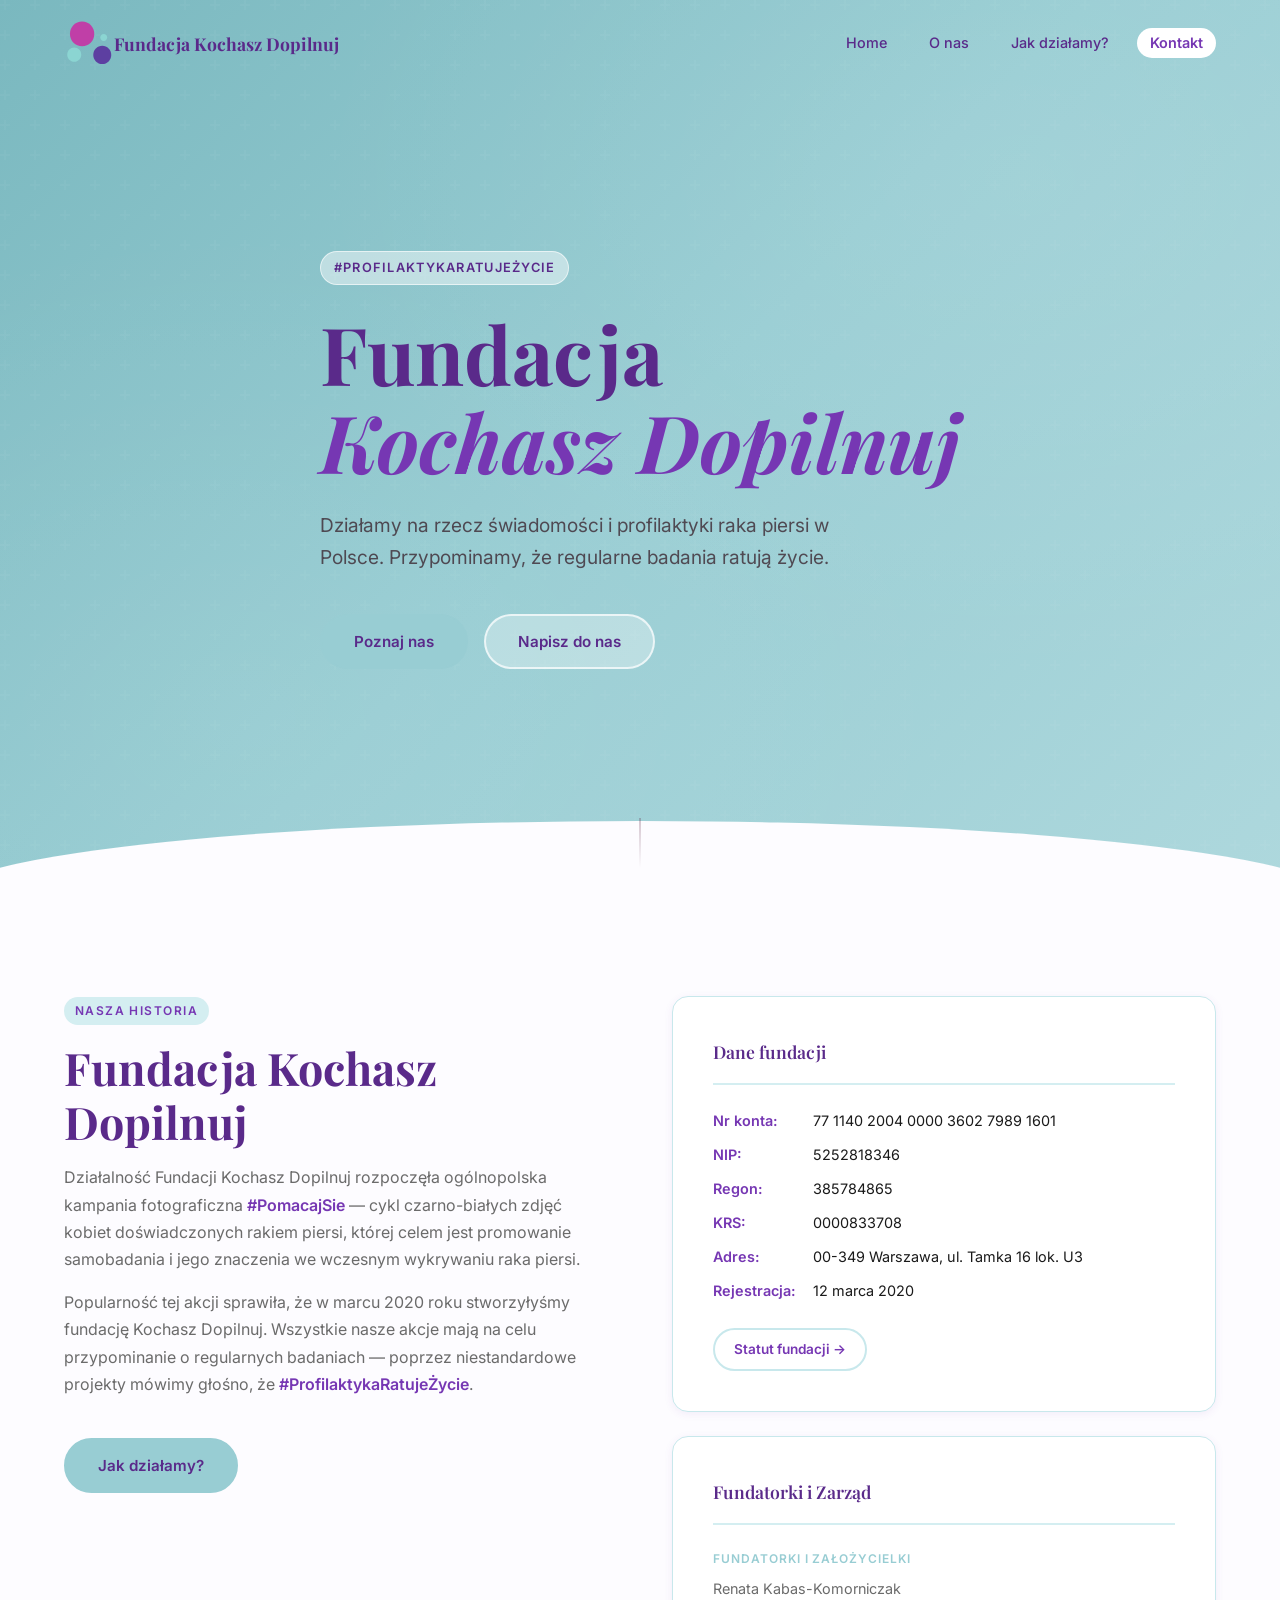
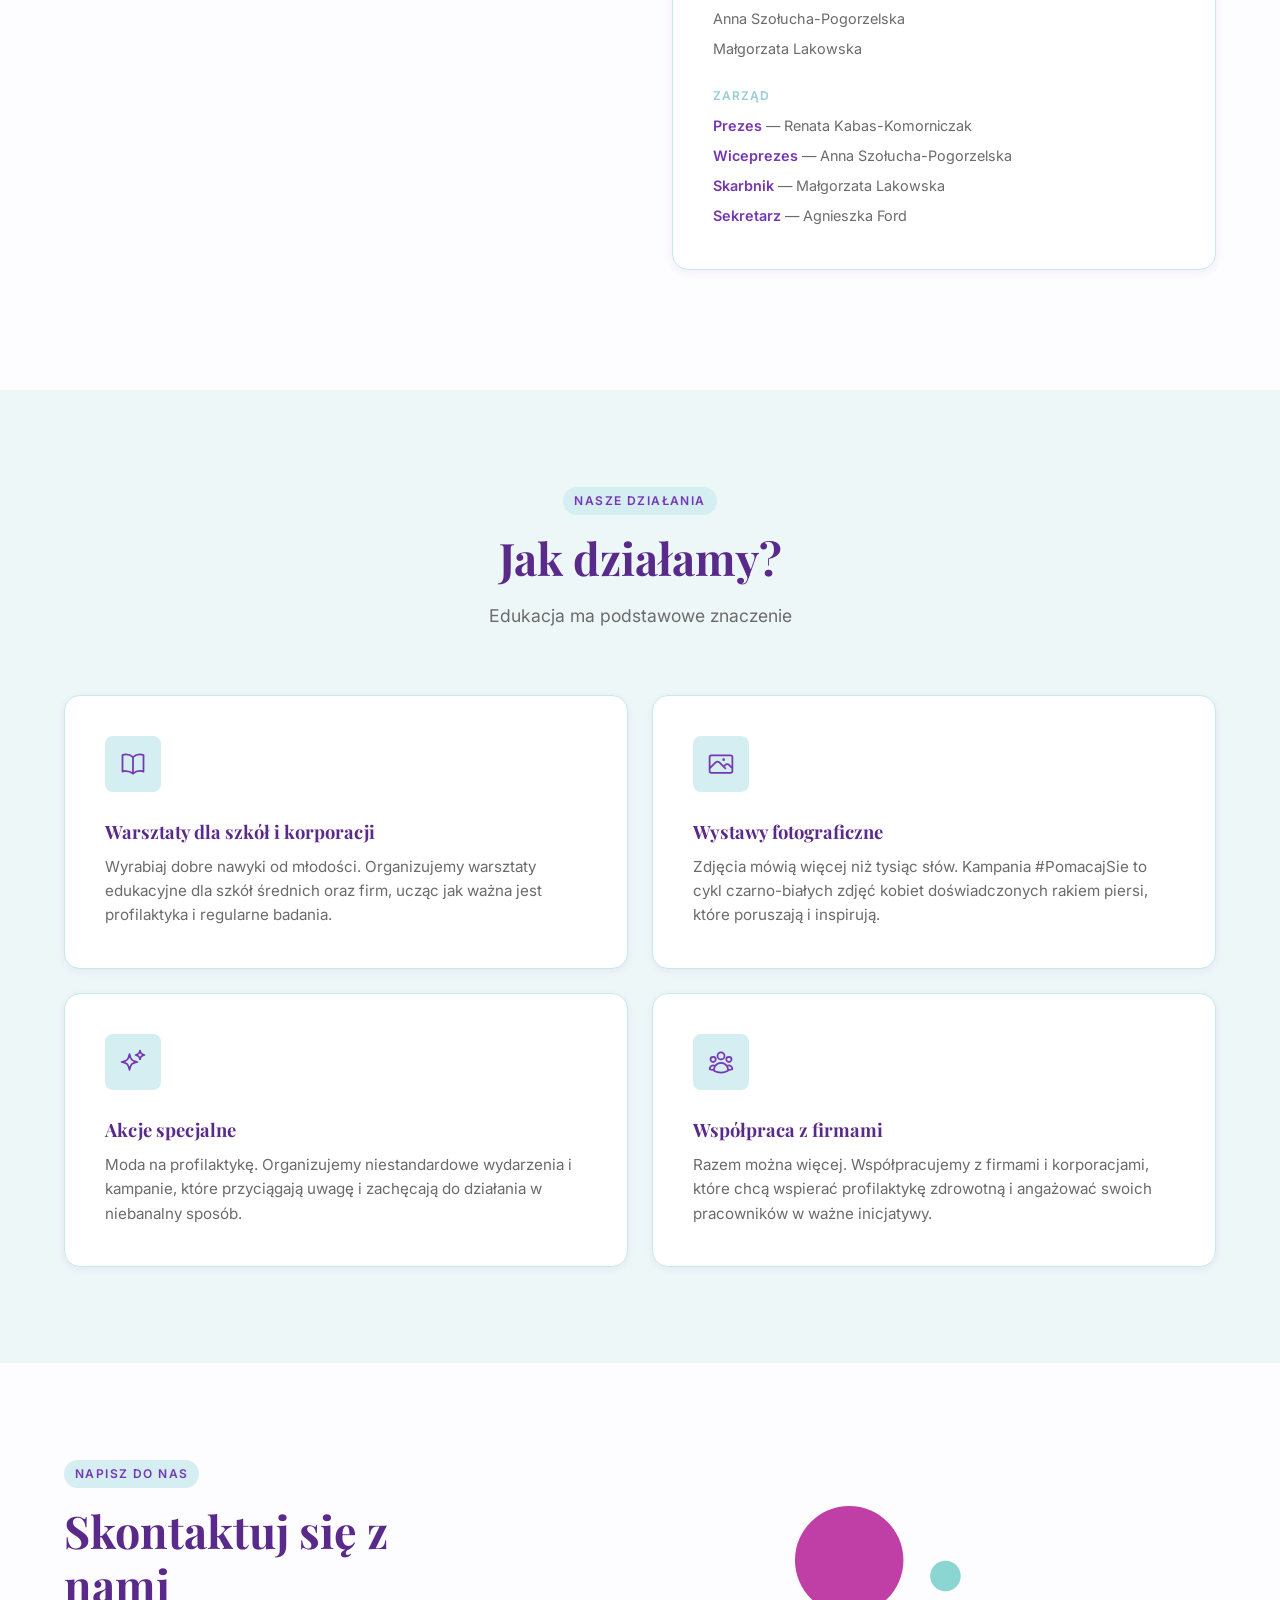
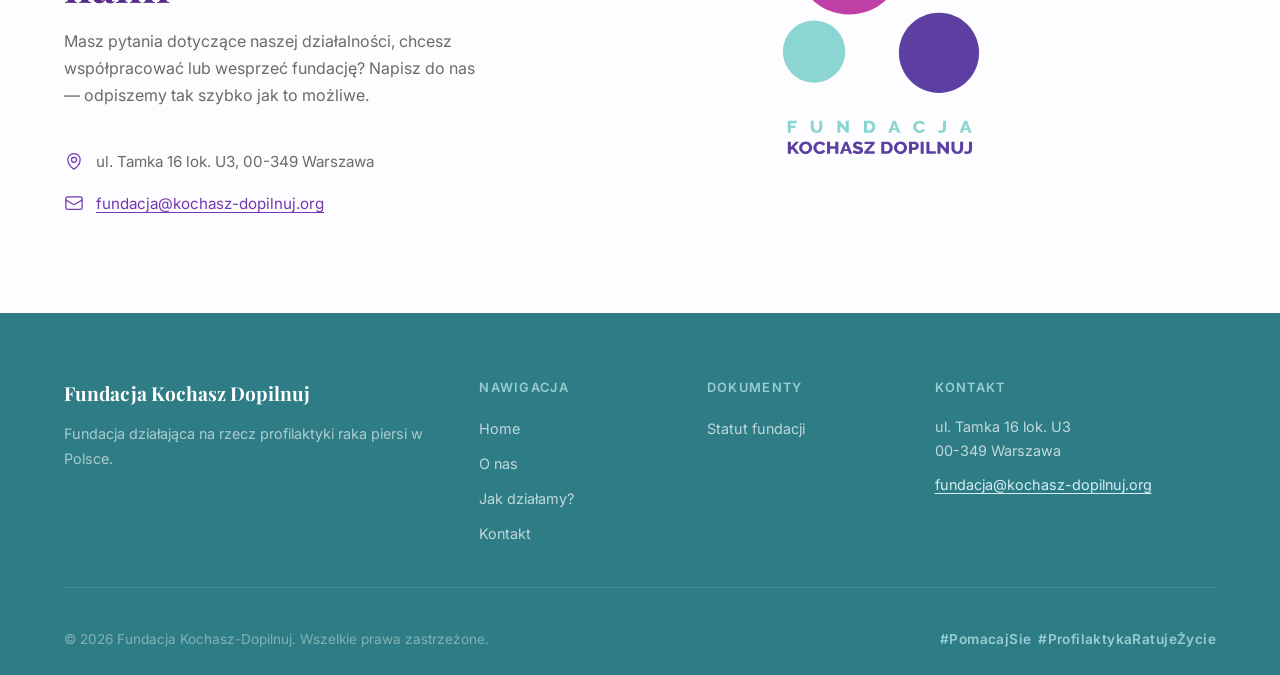
==== index.html @ ff8b6d2c "Init commit" ====
<!DOCTYPE html>
<html lang="pl">
<head>
  <meta charset="UTF-8" />
  <meta name="viewport" content="width=device-width, initial-scale=1.0" />
  <title>Fundacja Kochasz Dopilnuj</title>
  <link rel="stylesheet" href="styles.css" />
  <link rel="preconnect" href="https://fonts.googleapis.com" />
  <link rel="preconnect" href="https://fonts.gstatic.com" crossorigin />
  <link href="https://fonts.googleapis.com/css2?family=Playfair+Display:ital,wght@0,400;0,600;0,700;1,400&family=Inter:wght@300;400;500;600&display=swap" rel="stylesheet" />
</head>
<body>

  <!-- NAWIGACJA -->
  <header class="header" id="top">
    <nav class="nav container">
      <a href="#top" class="nav__logo">
        <img src="LOGO-IKONA.svg" alt="Fundacja Kochasz Dopilnuj" class="nav__logo-img" />
        <span class="nav__logo-name">Fundacja Kochasz Dopilnuj</span>
      </a>
      <button class="nav__toggle" id="navToggle" aria-label="Menu">
        <span></span><span></span><span></span>
      </button>
      <ul class="nav__links" id="navLinks">
        <li><a href="#top" class="nav__link">Home</a></li>
        <li><a href="#o-nas" class="nav__link">O nas</a></li>
        <li><a href="#jak-dzialamy" class="nav__link">Jak działamy?</a></li>
        <li><a href="#kontakt" class="nav__link nav__link--cta">Kontakt</a></li>
      </ul>
    </nav>
  </header>

  <!-- HERO -->
  <section class="hero">
    <div class="hero__overlay"></div>
    <div class="hero__content container">
      <span class="hero__tag">#ProfilaktykaRatujeŻycie</span>
      <h1 class="hero__title">Fundacja<br /><em>Kochasz Dopilnuj</em></h1>
      <p class="hero__subtitle">
        Działamy na rzecz świadomości i profilaktyki raka piersi w Polsce.
        Przypominamy, że regularne badania ratują życie.
      </p>
      <div class="hero__actions">
        <a href="#o-nas" class="btn btn--primary">Poznaj nas</a>
        <a href="#kontakt" class="btn btn--outline">Napisz do nas</a>
      </div>
    </div>
    <div class="hero__scroll">
      <span></span>
    </div>
  </section>

  <!-- O NAS -->
  <section class="section about" id="o-nas">
    <div class="container">
      <div class="about__grid">
        <div class="about__text">
          <span class="section__tag">Nasza historia</span>
          <h2 class="section__title">Fundacja Kochasz Dopilnuj</h2>
          <p>
            Działalność Fundacji Kochasz Dopilnuj rozpoczęła ogólnopolska kampania fotograficzna
            <strong>#PomacajSie</strong> — cykl czarno-białych zdjęć kobiet doświadczonych rakiem
            piersi, której celem jest promowanie samobadania i jego znaczenia we wczesnym wykrywaniu
            raka piersi.
          </p>
          <p>
            Popularność tej akcji sprawiła, że w marcu 2020 roku stworzyłyśmy fundację Kochasz
            Dopilnuj. Wszystkie nasze akcje mają na celu przypominanie o regularnych badaniach —
            poprzez niestandardowe projekty mówimy głośno, że
            <strong>#ProfilaktykaRatujeŻycie</strong>.
          </p>
          <a href="#jak-dzialamy" class="btn btn--primary">Jak działamy?</a>
        </div>
        <div class="about__info">
          <div class="info-card">
            <h3 class="info-card__title">Dane fundacji</h3>
            <ul class="info-card__list">
              <li>
                <span class="info-card__label">Nr konta:</span>
                <span>77 1140 2004 0000 3602 7989 1601</span>
              </li>
              <li>
                <span class="info-card__label">NIP:</span>
                <span>5252818346</span>
              </li>
              <li>
                <span class="info-card__label">Regon:</span>
                <span>385784865</span>
              </li>
              <li>
                <span class="info-card__label">KRS:</span>
                <span>0000833708</span>
              </li>
              <li>
                <span class="info-card__label">Adres:</span>
                <span>00-349 Warszawa, ul. Tamka 16 lok. U3</span>
              </li>
              <li>
                <span class="info-card__label">Rejestracja:</span>
                <span>12 marca 2020</span>
              </li>
            </ul>
            <a
              href="STATUT%20FUNDACJI%20KOCHASZ%20DOPILNUJ.pdf"
              target="_blank"
              rel="noopener"
              class="btn btn--ghost btn--sm"
            >Statut fundacji →</a>
          </div>

          <div class="info-card info-card--people">
            <h3 class="info-card__title">Fundatorki i Zarząd</h3>
            <div class="people">
              <div class="people__group">
                <span class="people__group-label">Fundatorki i założycielki</span>
                <ul>
                  <li>Renata Kabas-Komorniczak</li>
                  <li>Anna Szołucha-Pogorzelska</li>
                  <li>Małgorzata Lakowska</li>
                </ul>
              </div>
              <div class="people__group">
                <span class="people__group-label">Zarząd</span>
                <ul>
                  <li><strong>Prezes</strong> — Renata Kabas-Komorniczak</li>
                  <li><strong>Wiceprezes</strong> — Anna Szołucha-Pogorzelska</li>
                  <li><strong>Skarbnik</strong> — Małgorzata Lakowska</li>
                  <li><strong>Sekretarz</strong> — Agnieszka Ford</li>
                </ul>
              </div>
            </div>
          </div>
        </div>
      </div>
    </div>
  </section>

  <!-- JAK DZIAŁAMY -->
  <section class="section activities" id="jak-dzialamy">
    <div class="container">
      <div class="section__header">
        <span class="section__tag">Nasze działania</span>
        <h2 class="section__title">Jak działamy?</h2>
        <p class="section__lead">Edukacja ma podstawowe znaczenie</p>
      </div>
      <div class="activities__grid">

        <article class="activity-card">
          <div class="activity-card__icon">
            <svg viewBox="0 0 24 24" fill="none" stroke="currentColor" stroke-width="1.5">
              <path stroke-linecap="round" stroke-linejoin="round"
                d="M12 6.042A8.967 8.967 0 0 0 6 3.75c-1.052 0-2.062.18-3 .512v14.25A8.987 8.987 0 0 1 6 18c2.305 0 4.408.867 6 2.292m0-14.25a8.966 8.966 0 0 1 6-2.292c1.052 0 2.062.18 3 .512v14.25A8.987 8.987 0 0 0 18 18a8.967 8.967 0 0 0-6 2.292m0-14.25v14.25" />
            </svg>
          </div>
          <h3 class="activity-card__title">Warsztaty dla szkół i korporacji</h3>
          <p class="activity-card__text">
            Wyrabiaj dobre nawyki od młodości. Organizujemy warsztaty edukacyjne dla szkół średnich
            oraz firm, ucząc jak ważna jest profilaktyka i regularne badania.
          </p>
        </article>

        <article class="activity-card">
          <div class="activity-card__icon">
            <svg viewBox="0 0 24 24" fill="none" stroke="currentColor" stroke-width="1.5">
              <path stroke-linecap="round" stroke-linejoin="round"
                d="m2.25 15.75 5.159-5.159a2.25 2.25 0 0 1 3.182 0l5.159 5.159m-1.5-1.5 1.409-1.409a2.25 2.25 0 0 1 3.182 0l2.909 2.909m-18 3.75h16.5a1.5 1.5 0 0 0 1.5-1.5V6a1.5 1.5 0 0 0-1.5-1.5H3.75A1.5 1.5 0 0 0 2.25 6v12a1.5 1.5 0 0 0 1.5 1.5Zm10.5-11.25h.008v.008h-.008V8.25Zm.375 0a.375.375 0 1 1-.75 0 .375.375 0 0 1 .75 0Z" />
            </svg>
          </div>
          <h3 class="activity-card__title">Wystawy fotograficzne</h3>
          <p class="activity-card__text">
            Zdjęcia mówią więcej niż tysiąc słów. Kampania #PomacajSie to cykl czarno-białych
            zdjęć kobiet doświadczonych rakiem piersi, które poruszają i inspirują.
          </p>
        </article>

        <article class="activity-card">
          <div class="activity-card__icon">
            <svg viewBox="0 0 24 24" fill="none" stroke="currentColor" stroke-width="1.5">
              <path stroke-linecap="round" stroke-linejoin="round"
                d="M9.813 15.904 9 18.75l-.813-2.846a4.5 4.5 0 0 0-3.09-3.09L2.25 12l2.846-.813a4.5 4.5 0 0 0 3.09-3.09L9 5.25l.813 2.846a4.5 4.5 0 0 0 3.09 3.09L15.75 12l-2.846.813a4.5 4.5 0 0 0-3.09 3.09ZM18.259 8.715 18 9.75l-.259-1.035a3.375 3.375 0 0 0-2.455-2.456L14.25 6l1.036-.259a3.375 3.375 0 0 0 2.455-2.456L18 2.25l.259 1.035a3.375 3.375 0 0 0 2.456 2.456L21.75 6l-1.035.259a3.375 3.375 0 0 0-2.456 2.456Z" />
            </svg>
          </div>
          <h3 class="activity-card__title">Akcje specjalne</h3>
          <p class="activity-card__text">
            Moda na profilaktykę. Organizujemy niestandardowe wydarzenia i kampanie, które
            przyciągają uwagę i zachęcają do działania w niebanalny sposób.
          </p>
        </article>

        <article class="activity-card">
          <div class="activity-card__icon">
            <svg viewBox="0 0 24 24" fill="none" stroke="currentColor" stroke-width="1.5">
              <path stroke-linecap="round" stroke-linejoin="round"
                d="M18 18.72a9.094 9.094 0 0 0 3.741-.479 3 3 0 0 0-4.682-2.72m.94 3.198.001.031c0 .225-.012.447-.037.666A11.944 11.944 0 0 1 12 21c-2.17 0-4.207-.576-5.963-1.584A6.062 6.062 0 0 1 6 18.719m12 0a5.971 5.971 0 0 0-.941-3.197m0 0A5.995 5.995 0 0 0 12 12.75a5.995 5.995 0 0 0-5.058 2.772m0 0a3 3 0 0 0-4.681 2.72 8.986 8.986 0 0 0 3.74.477m.94-3.197a5.971 5.971 0 0 0-.94 3.197M15 6.75a3 3 0 1 1-6 0 3 3 0 0 1 6 0Zm6 3a2.25 2.25 0 1 1-4.5 0 2.25 2.25 0 0 1 4.5 0Zm-13.5 0a2.25 2.25 0 1 1-4.5 0 2.25 2.25 0 0 1 4.5 0Z" />
            </svg>
          </div>
          <h3 class="activity-card__title">Współpraca z firmami</h3>
          <p class="activity-card__text">
            Razem można więcej. Współpracujemy z firmami i korporacjami, które chcą wspierać
            profilaktykę zdrowotną i angażować swoich pracowników w ważne inicjatywy.
          </p>
        </article>

      </div>
    </div>
  </section>

  <!-- KONTAKT -->
  <section class="section contact" id="kontakt">
    <div class="container">
      <div class="contact__grid">
        <div class="contact__info">
          <span class="section__tag">Napisz do nas</span>
          <h2 class="section__title">Skontaktuj się z nami</h2>
          <p>
            Masz pytania dotyczące naszej działalności, chcesz współpracować lub wesprzeć fundację?
            Napisz do nas — odpiszemy tak szybko jak to możliwe.
          </p>
          <ul class="contact__details">
            <li>
              <svg viewBox="0 0 24 24" fill="none" stroke="currentColor" stroke-width="1.5">
                <path stroke-linecap="round" stroke-linejoin="round"
                  d="M15 10.5a3 3 0 1 1-6 0 3 3 0 0 1 6 0Z" />
                <path stroke-linecap="round" stroke-linejoin="round"
                  d="M19.5 10.5c0 7.142-7.5 11.25-7.5 11.25S4.5 17.642 4.5 10.5a7.5 7.5 0 1 1 15 0Z" />
              </svg>
              <span>ul. Tamka 16 lok. U3, 00-349 Warszawa</span>
            </li>
            <li>
              <svg viewBox="0 0 24 24" fill="none" stroke="currentColor" stroke-width="1.5">
                <path stroke-linecap="round" stroke-linejoin="round"
                  d="M21.75 6.75v10.5a2.25 2.25 0 0 1-2.25 2.25h-15a2.25 2.25 0 0 1-2.25-2.25V6.75m19.5 0A2.25 2.25 0 0 0 19.5 4.5h-15a2.25 2.25 0 0 0-2.25 2.25m19.5 0v.243a2.25 2.25 0 0 1-1.07 1.916l-7.5 4.615a2.25 2.25 0 0 1-2.36 0L3.32 8.91a2.25 2.25 0 0 1-1.07-1.916V6.75" />
              </svg>
              <a href="mailto:fundacja@kochasz-dopilnuj.org">fundacja@kochasz-dopilnuj.org</a>
            </li>
          </ul>
        </div>

        <div class="contact__logo">
          <img src="LOGO-WEKTOR.svg" alt="Fundacja Kochasz Dopilnuj" class="contact__logo-img" />
        </div>
      </div>
    </div>
  </section>

  <!-- FOOTER -->
  <footer class="footer">
    <div class="container">
      <div class="footer__grid">
        <div class="footer__brand">
          <span class="footer__name">Fundacja Kochasz Dopilnuj</span>
          <p>Fundacja działająca na rzecz profilaktyki raka piersi w Polsce.</p>
        </div>
        <div class="footer__links">
          <h4>Nawigacja</h4>
          <ul>
            <li><a href="#top">Home</a></li>
            <li><a href="#o-nas">O nas</a></li>
            <li><a href="#jak-dzialamy">Jak działamy?</a></li>
            <li><a href="#kontakt">Kontakt</a></li>
          </ul>
        </div>
        <div class="footer__links">
          <h4>Dokumenty</h4>
          <ul>
            <li>
              <a
                href="STATUT%20FUNDACJI%20KOCHASZ%20DOPILNUJ.pdf"
                target="_blank"
                rel="noopener"
              >Statut fundacji</a>
            </li>
          </ul>
        </div>
        <div class="footer__contact">
          <h4>Kontakt</h4>
          <p>ul. Tamka 16 lok. U3<br />00-349 Warszawa</p>
          <a href="mailto:fundacja@kochasz-dopilnuj.org">fundacja@kochasz-dopilnuj.org</a>
        </div>
      </div>
      <div class="footer__bottom">
        <p>© 2026 Fundacja Kochasz-Dopilnuj. Wszelkie prawa zastrzeżone.</p>
        <p class="footer__hashtags">#PomacajSie &nbsp;#ProfilaktykaRatujeŻycie</p>
      </div>
    </div>
  </footer>

  <script>
    // Scroll to top for #top links
    document.querySelectorAll('a[href="#top"]').forEach(link => {
      link.addEventListener('click', (e) => {
        e.preventDefault();
        window.scrollTo({ top: 0, behavior: 'smooth' });
      });
    });

    // Mobile nav toggle
    const toggle = document.getElementById('navToggle');
    const links = document.getElementById('navLinks');

    function openMenu() {
      links.classList.add('is-open');
      toggle.classList.add('is-open');
      document.body.style.overflow = 'hidden';
    }

    function closeMenu() {
      links.classList.remove('is-open');
      toggle.classList.remove('is-open');
      document.body.style.overflow = '';
    }

    toggle.addEventListener('click', () => {
      links.classList.contains('is-open') ? closeMenu() : openMenu();
    });

    // Close nav on link click
    document.querySelectorAll('.nav__link').forEach(link => {
      link.addEventListener('click', closeMenu);
    });

    // Close nav on overlay click (outside menu items)
    links.addEventListener('click', (e) => {
      if (e.target === links) closeMenu();
    });

    // Header scroll effect
    const header = document.querySelector('.header');
    window.addEventListener('scroll', () => {
      header.classList.toggle('is-scrolled', window.scrollY > 50);
    });

    // Intersection Observer animations
    const observer = new IntersectionObserver((entries) => {
      entries.forEach(entry => {
        if (entry.isIntersecting) {
          entry.target.classList.add('is-visible');
        }
      });
    }, { threshold: 0.1 });

    document.querySelectorAll('.activity-card, .info-card, .about__text').forEach(el => {
      observer.observe(el);
    });
  </script>
</body>
</html>
---- styles.css ----
/* ===== RESET & BASE ===== */
*, *::before, *::after {
  box-sizing: border-box;
  margin: 0;
  padding: 0;
}

:root {
  --clr-primary: #7637b3;
  --clr-primary-light: #9455d4;
  --clr-primary-dark: #5a2a8a;
  --clr-accent: #98cdd3;
  --clr-accent-dark: #6aafb7;
  --clr-accent-light: #d4eef1;
  --clr-bg: #fdfcff;
  --clr-bg-alt: #eef7f8;
  --clr-text: #1a1a1a;
  --clr-text-muted: #6b6b6b;
  --clr-white: #ffffff;
  --clr-border: #c8e8ec;

  --font-display: 'Playfair Display', Georgia, serif;
  --font-body: 'Inter', system-ui, sans-serif;

  --space-xs: 0.5rem;
  --space-sm: 1rem;
  --space-md: 1.5rem;
  --space-lg: 2.5rem;
  --space-xl: 4rem;
  --space-2xl: 6rem;

  --radius-sm: 8px;
  --radius-md: 16px;
  --radius-lg: 24px;

  --shadow-sm: 0 2px 8px rgba(118, 55, 179, 0.08);
  --shadow-md: 0 8px 32px rgba(118, 55, 179, 0.12);
  --shadow-lg: 0 20px 60px rgba(118, 55, 179, 0.15);

  --transition: 0.3s cubic-bezier(0.4, 0, 0.2, 1);
}

html {
  scroll-behavior: smooth;
  font-size: 16px;
}

body {
  font-family: var(--font-body);
  background-color: var(--clr-bg);
  color: var(--clr-text);
  line-height: 1.7;
  overflow-x: hidden;
}

img {
  max-width: 100%;
  display: block;
}

a {
  color: inherit;
  text-decoration: none;
}

ul {
  list-style: none;
}

/* ===== CONTAINER ===== */
.container {
  max-width: 1200px;
  margin: 0 auto;
  padding: 0 var(--space-md);
}

/* ===== TYPOGRAPHY ===== */
.section__tag {
  display: inline-block;
  font-size: 0.75rem;
  font-weight: 600;
  letter-spacing: 0.12em;
  text-transform: uppercase;
  color: var(--clr-primary);
  background: var(--clr-accent-light);
  padding: 0.3em 0.9em;
  border-radius: 100px;
  margin-bottom: var(--space-sm);
}

.section__title {
  font-family: var(--font-display);
  font-size: clamp(1.8rem, 4vw, 2.8rem);
  font-weight: 700;
  line-height: 1.2;
  color: var(--clr-primary-dark);
  margin-bottom: var(--space-sm);
}

.section__lead {
  font-size: 1.1rem;
  color: var(--clr-text-muted);
  max-width: 560px;
}

.section__header {
  text-align: center;
  margin-bottom: var(--space-xl);
}

.section__header .section__lead {
  margin: 0 auto;
}

/* ===== BUTTONS ===== */
.btn {
  display: inline-flex;
  align-items: center;
  justify-content: center;
  gap: 0.5rem;
  padding: 0.8rem 2rem;
  border-radius: 100px;
  font-family: var(--font-body);
  font-size: 0.95rem;
  font-weight: 600;
  cursor: pointer;
  border: 2px solid transparent;
  transition: all var(--transition);
  white-space: nowrap;
}

.btn--primary {
  background: var(--clr-accent);
  color: var(--clr-primary-dark);
  border-color: var(--clr-accent);
}

.btn--primary:hover {
  background: var(--clr-accent-dark);
  border-color: var(--clr-accent-dark);
  transform: translateY(-2px);
  box-shadow: var(--shadow-md);
}

.btn--outline {
  background: rgba(255,255,255,0.3);
  color: var(--clr-primary-dark);
  border-color: rgba(255,255,255,0.7);
}

.btn--outline:hover {
  background: rgba(255,255,255,0.55);
  border-color: var(--clr-white);
}

.btn--ghost {
  background: transparent;
  color: var(--clr-primary);
  border-color: var(--clr-border);
}

.btn--ghost:hover {
  background: var(--clr-accent-light);
  border-color: var(--clr-accent);
}

.btn--sm {
  padding: 0.5rem 1.2rem;
  font-size: 0.85rem;
}

.btn--full {
  width: 100%;
}

/* ===== HEADER / NAV ===== */
.header {
  position: fixed;
  top: 0;
  left: 0;
  right: 0;
  z-index: 100;
  padding: 1.2rem 0;
  transition: all var(--transition);
}

.header.is-scrolled {
  background: rgba(253, 250, 249, 0.95);
  backdrop-filter: blur(12px);
  box-shadow: var(--shadow-sm);
  padding: 0.8rem 0;
}

.nav {
  display: flex;
  align-items: center;
  justify-content: space-between;
  gap: var(--space-md);
}

.nav__logo {
  display: flex;
  align-items: center;
}

.nav__logo-img {
  height: 48px;
  width: auto;
  object-fit: contain;
  display: block;
  transition: opacity var(--transition), transform var(--transition);
}

.header.is-scrolled .nav__logo-img {
  height: 40px;
}

.nav__logo-img:hover {
  opacity: 0.85;
  transform: scale(1.03);
}

.nav__logo-name {
  font-family: var(--font-display);
  font-size: 1.1rem;
  font-weight: 700;
  color: var(--clr-primary-dark);
  line-height: 1.2;
  transition: color var(--transition);
}

.header.is-scrolled .nav__logo-name {
  color: var(--clr-primary-dark);
}

.nav__links {
  display: flex;
  align-items: center;
  gap: var(--space-sm);
  list-style: none;
}

.nav__link {
  font-size: 0.9rem;
  font-weight: 500;
  color: var(--clr-primary-dark);
  padding: 0.4rem 0.8rem;
  border-radius: 100px;
  transition: all var(--transition);
}

.header.is-scrolled .nav__link {
  color: var(--clr-text-muted);
}

.nav__link:hover {
  color: var(--clr-primary-dark);
  background: rgba(255,255,255,0.4);
}

.header.is-scrolled .nav__link:hover {
  color: var(--clr-primary);
  background: var(--clr-accent-light);
}

.nav__link--cta {
  background: var(--clr-white);
  color: var(--clr-primary) !important;
  font-weight: 600;
}

.header.is-scrolled .nav__link--cta {
  background: var(--clr-accent);
  color: var(--clr-primary-dark) !important;
}

.nav__link--cta:hover {
  background: var(--clr-accent-light) !important;
  color: var(--clr-primary-dark) !important;
}

.nav__toggle {
  display: none;
  flex-direction: column;
  gap: 5px;
  background: none;
  border: none;
  cursor: pointer;
  padding: 4px;
}

.nav__toggle span {
  display: block;
  width: 24px;
  height: 2px;
  background: var(--clr-primary-dark);
  border-radius: 2px;
  transition: all var(--transition);
}

.header.is-scrolled .nav__toggle span {
  background: var(--clr-primary-dark);
}

/* ===== HERO ===== */
.hero {
  position: relative;
  min-height: 100vh;
  display: flex;
  align-items: center;
  background: linear-gradient(
    135deg,
    #7ab8bf 0%,
    #98cdd3 50%,
    #aed8dd 100%
  );
  overflow: hidden;
}

.hero::before {
  content: '';
  position: absolute;
  inset: 0;
  background-image:
    radial-gradient(ellipse at 20% 80%, rgba(255,255,255,0.06) 0%, transparent 50%),
    radial-gradient(ellipse at 80% 20%, rgba(255,255,255,0.08) 0%, transparent 50%);
}

.hero::after {
  content: '';
  position: absolute;
  bottom: -1px;
  left: 0;
  right: 0;
  height: 80px;
  background: var(--clr-bg);
  clip-path: ellipse(55% 100% at 50% 100%);
}

.hero__overlay {
  position: absolute;
  inset: 0;
  background: url("data:image/svg+xml,%3Csvg width='60' height='60' viewBox='0 0 60 60' xmlns='http://www.w3.org/2000/svg'%3E%3Cg fill='none' fill-rule='evenodd'%3E%3Cg fill='%23ffffff' fill-opacity='0.03'%3E%3Cpath d='M36 34v-4h-2v4h-4v2h4v4h2v-4h4v-2h-4zm0-30V0h-2v4h-4v2h4v4h2V6h4V4h-4zM6 34v-4H4v4H0v2h4v4h2v-4h4v-2H6zM6 4V0H4v4H0v2h4v4h2V6h4V4H6z'/%3E%3C/g%3E%3C/g%3E%3C/svg%3E") repeat;
}

.hero__content {
  position: relative;
  z-index: 1;
  padding-top: 100px;
  padding-bottom: 80px;
  max-width: 700px;
}

.hero__tag {
  display: inline-block;
  font-size: 0.8rem;
  font-weight: 600;
  letter-spacing: 0.1em;
  text-transform: uppercase;
  color: var(--clr-primary-dark);
  background: rgba(255,255,255,0.45);
  border: 1px solid rgba(255,255,255,0.6);
  padding: 0.4em 1em;
  border-radius: 100px;
  margin-bottom: var(--space-md);
}

.hero__title {
  font-family: var(--font-display);
  font-size: clamp(2.5rem, 7vw, 5rem);
  font-weight: 700;
  line-height: 1.1;
  color: var(--clr-primary-dark);
  margin-bottom: var(--space-md);
}

.hero__title em {
  font-style: italic;
  color: var(--clr-primary);
}

.hero__subtitle {
  font-size: clamp(1rem, 2vw, 1.2rem);
  color: rgba(60, 40, 50, 0.8);
  max-width: 540px;
  margin-bottom: var(--space-lg);
}

.hero__actions {
  display: flex;
  flex-wrap: wrap;
  gap: var(--space-sm);
}

.hero__scroll {
  position: absolute;
  bottom: 2rem;
  left: 50%;
  transform: translateX(-50%);
  z-index: 1;
}

.hero__scroll span {
  display: block;
  width: 1px;
  height: 50px;
  background: linear-gradient(to bottom, rgba(86, 26, 57, 0.5), transparent);
  margin: 0 auto;
  animation: scrollDown 2s ease-in-out infinite;
}

@keyframes scrollDown {
  0%, 100% { opacity: 0.4; transform: scaleY(0.5) translateY(-10px); }
  50% { opacity: 1; transform: scaleY(1) translateY(5px); }
}

/* ===== SECTION ===== */
.section {
  padding: var(--space-2xl) 0;
}

/* ===== ABOUT ===== */
.about__grid {
  display: grid;
  grid-template-columns: 1fr 1fr;
  gap: var(--space-xl);
  align-items: start;
}

.about__text p {
  color: var(--clr-text-muted);
  margin-bottom: var(--space-sm);
}

.about__text strong {
  color: var(--clr-primary);
  font-weight: 600;
}

.about__text .btn {
  margin-top: var(--space-md);
}

/* Info cards */
.info-card {
  background: var(--clr-white);
  border: 1px solid var(--clr-border);
  border-radius: var(--radius-md);
  padding: var(--space-lg);
  box-shadow: var(--shadow-sm);
  margin-bottom: var(--space-md);
  opacity: 0;
  transform: translateY(20px);
  transition: opacity 0.5s ease, transform 0.5s ease;
}

.info-card.is-visible {
  opacity: 1;
  transform: translateY(0);
}

.info-card__title {
  font-family: var(--font-display);
  font-size: 1.1rem;
  font-weight: 600;
  color: var(--clr-primary-dark);
  margin-bottom: var(--space-md);
  padding-bottom: var(--space-sm);
  border-bottom: 2px solid var(--clr-accent-light);
}

.info-card__list {
  display: flex;
  flex-direction: column;
  gap: 0.6rem;
  margin-bottom: var(--space-md);
}

.info-card__list li {
  display: flex;
  flex-wrap: wrap;
  gap: 0.3rem 0.6rem;
  font-size: 0.9rem;
}

.info-card__label {
  font-weight: 600;
  color: var(--clr-primary);
  min-width: 90px;
}

.people {
  display: flex;
  flex-direction: column;
  gap: var(--space-md);
}

.people__group-label {
  display: block;
  font-size: 0.75rem;
  font-weight: 600;
  text-transform: uppercase;
  letter-spacing: 0.08em;
  color: var(--clr-accent);
  margin-bottom: 0.5rem;
}

.people__group ul {
  display: flex;
  flex-direction: column;
  gap: 0.35rem;
}

.people__group li {
  font-size: 0.9rem;
  color: var(--clr-text-muted);
}

.people__group li strong {
  color: var(--clr-primary);
  font-weight: 600;
}

.about__text {
  opacity: 0;
  transform: translateX(-20px);
  transition: opacity 0.6s ease, transform 0.6s ease;
}

.about__text.is-visible {
  opacity: 1;
  transform: translateX(0);
}

/* ===== ACTIVITIES ===== */
.activities {
  background: var(--clr-bg-alt);
}

.activities__grid {
  display: grid;
  grid-template-columns: repeat(2, 1fr);
  gap: var(--space-md);
}

.activity-card {
  background: var(--clr-white);
  border-radius: var(--radius-md);
  padding: var(--space-lg);
  border: 1px solid var(--clr-border);
  box-shadow: var(--shadow-sm);
  transition: all var(--transition);
  opacity: 0;
  transform: translateY(24px);
}

.activity-card.is-visible {
  opacity: 1;
  transform: translateY(0);
}

.activity-card:nth-child(2) { transition-delay: 0.1s; }
.activity-card:nth-child(3) { transition-delay: 0.2s; }
.activity-card:nth-child(4) { transition-delay: 0.3s; }

.activity-card:hover {
  transform: translateY(-6px);
  box-shadow: var(--shadow-lg);
  border-color: var(--clr-accent);
}

.activity-card__icon {
  width: 56px;
  height: 56px;
  background: var(--clr-accent-light);
  border-radius: var(--radius-sm);
  display: flex;
  align-items: center;
  justify-content: center;
  margin-bottom: var(--space-md);
  transition: background var(--transition);
}

.activity-card:hover .activity-card__icon {
  background: var(--clr-accent);
}

.activity-card__icon svg {
  width: 28px;
  height: 28px;
  color: var(--clr-primary);
  transition: color var(--transition);
}

.activity-card:hover .activity-card__icon svg {
  color: var(--clr-primary-dark);
}

.activity-card__title {
  font-family: var(--font-display);
  font-size: 1.15rem;
  font-weight: 700;
  color: var(--clr-primary-dark);
  margin-bottom: 0.5rem;
}

.activity-card__text {
  font-size: 0.95rem;
  color: var(--clr-text-muted);
  line-height: 1.6;
}

/* ===== QUOTE ===== */
.quote {
  padding: var(--space-2xl) 0;
  background: linear-gradient(135deg, #6aafb7 0%, #98cdd3 100%);
  position: relative;
  overflow: hidden;
}

.quote::before {
  content: '\201C';
  position: absolute;
  top: -0.2em;
  left: 50%;
  transform: translateX(-50%);
  font-family: var(--font-display);
  font-size: 20rem;
  color: rgba(255,255,255,0.04);
  line-height: 1;
  pointer-events: none;
  user-select: none;
}

.quote__block {
  text-align: center;
  position: relative;
}

.quote__text {
  font-family: var(--font-display);
  font-size: clamp(1.4rem, 4vw, 2.2rem);
  font-style: italic;
  font-weight: 400;
  color: var(--clr-primary-dark);
  line-height: 1.5;
  max-width: 700px;
  margin: 0 auto var(--space-md);
}

.quote__author {
  font-size: 0.9rem;
  font-weight: 500;
  letter-spacing: 0.1em;
  text-transform: uppercase;
  color: var(--clr-primary);
  font-style: normal;
}

/* ===== CONTACT ===== */
.contact__grid {
  display: grid;
  grid-template-columns: 1fr 1.6fr;
  gap: var(--space-xl);
  align-items: start;
}

.contact__info p {
  color: var(--clr-text-muted);
  margin-bottom: var(--space-lg);
}

.contact__details {
  display: flex;
  flex-direction: column;
  gap: var(--space-sm);
}

.contact__details li {
  display: flex;
  align-items: flex-start;
  gap: 0.75rem;
  font-size: 0.95rem;
  color: var(--clr-text-muted);
}

.contact__details svg {
  width: 20px;
  height: 20px;
  color: var(--clr-primary);
  flex-shrink: 0;
  margin-top: 2px;
}

.contact__details a {
  color: var(--clr-primary);
  text-decoration: underline;
  text-underline-offset: 3px;
}

.contact__details a:hover {
  color: var(--clr-primary-light);
}

.contact__logo {
  display: flex;
  align-items: center;
  justify-content: center;
}

.contact__logo-img {
  width: 100%;
  max-width: 420px;
  height: auto;
  display: block;
}

@keyframes fadeIn {
  from { opacity: 0; transform: translateY(-8px); }
  to { opacity: 1; transform: translateY(0); }
}

/* ===== FOOTER ===== */
.footer {
  background: #2e7d86;
  color: rgba(255,255,255,0.85);
  padding: var(--space-xl) 0 var(--space-md);
}

.footer__grid {
  display: grid;
  grid-template-columns: 2fr 1fr 1fr 1.5fr;
  gap: var(--space-lg);
  margin-bottom: var(--space-lg);
  padding-bottom: var(--space-lg);
  border-bottom: 1px solid rgba(255,255,255,0.1);
}

.footer__brand {
  display: flex;
  flex-direction: column;
  gap: 0.5rem;
}

.footer__name {
  font-family: var(--font-display);
  font-size: 1.2rem;
  font-weight: 700;
  color: var(--clr-white);
}

.footer__brand p {
  font-size: 0.9rem;
  color: rgba(255,255,255,0.6);
  margin-top: 0.3rem;
}

.footer__links h4,
.footer__contact h4 {
  font-size: 0.8rem;
  font-weight: 600;
  letter-spacing: 0.1em;
  text-transform: uppercase;
  color: var(--clr-accent);
  margin-bottom: var(--space-sm);
}

.footer__links ul {
  display: flex;
  flex-direction: column;
  gap: 0.5rem;
}

.footer__links a {
  font-size: 0.9rem;
  color: rgba(255,255,255,0.7);
  transition: color var(--transition);
}

.footer__links a:hover {
  color: var(--clr-white);
}

.footer__contact p {
  font-size: 0.9rem;
  color: rgba(255,255,255,0.7);
  margin-bottom: 0.5rem;
}

.footer__contact a {
  font-size: 0.9rem;
  color: var(--clr-accent-light);
  text-decoration: underline;
  text-underline-offset: 3px;
}

.footer__bottom {
  display: flex;
  justify-content: space-between;
  align-items: center;
  flex-wrap: wrap;
  gap: var(--space-sm);
  font-size: 0.85rem;
  color: rgba(255,255,255,0.4);
}

.footer__hashtags {
  font-weight: 600;
  color: var(--clr-accent);
  letter-spacing: 0.03em;
}

/* ===== RESPONSIVE ===== */
@media (max-width: 900px) {
  .about__grid {
    grid-template-columns: 1fr;
  }

  .activities__grid {
    grid-template-columns: 1fr;
  }

  .contact__grid {
    grid-template-columns: 1fr;
  }

  .footer__grid {
    grid-template-columns: 1fr 1fr;
  }
}

@media (max-width: 640px) {
  :root {
    --space-2xl: 4rem;
  }

  .nav__toggle {
    display: flex;
    z-index: 1001;
    position: relative;
  }

  .nav__links {
    position: fixed;
    inset: 0;
    width: 100%;
    height: 100%;
    height: 100dvh;
    flex-direction: column;
    align-items: center;
    justify-content: center;
    gap: var(--space-lg);
    z-index: 1000;
    background: rgba(46, 125, 134, 0.98);
    backdrop-filter: blur(16px);
    -webkit-backdrop-filter: blur(16px);
    opacity: 0;
    pointer-events: none;
    transition: opacity 0.3s ease;
  }

  .nav__links.is-open {
    opacity: 1;
    pointer-events: all;
  }

  .nav__link {
    font-size: 1.4rem;
    color: var(--clr-white) !important;
    padding: 0.6rem 1.5rem;
    background: transparent !important;
  }

  .nav__link--cta {
    border: 2px solid rgba(255, 255, 255, 0.6) !important;
    border-radius: 100px;
  }

  .nav__link--cta:hover {
    background: rgba(255, 255, 255, 0.15) !important;
  }

  .nav__toggle.is-open span {
    background: var(--clr-white);
  }

  .nav__toggle.is-open span:nth-child(1) {
    transform: translateY(7px) rotate(45deg);
  }

  .nav__toggle.is-open span:nth-child(2) {
    opacity: 0;
  }

  .nav__toggle.is-open span:nth-child(3) {
    transform: translateY(-7px) rotate(-45deg);
  }

  .form__row {
    grid-template-columns: 1fr;
  }

  .footer__grid {
    grid-template-columns: 1fr;
  }

  .footer__bottom {
    flex-direction: column;
    text-align: center;
  }
}
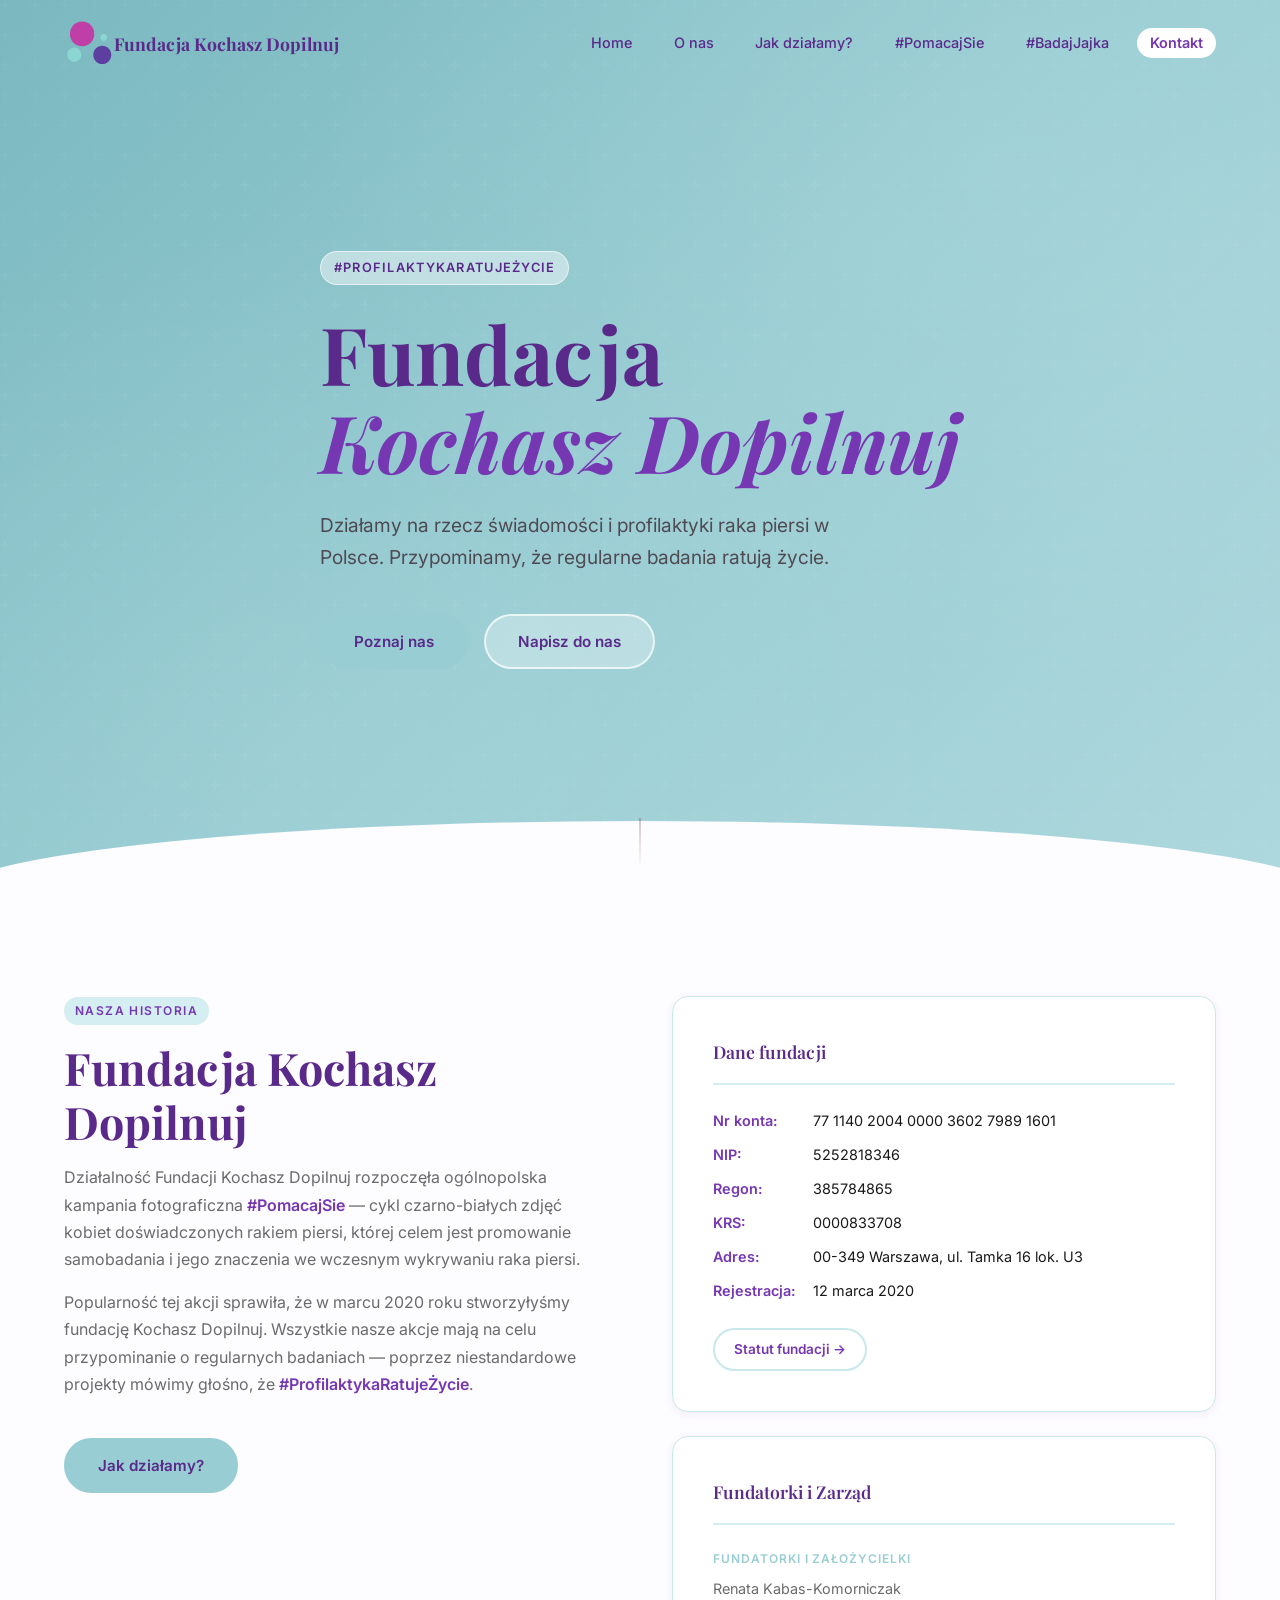
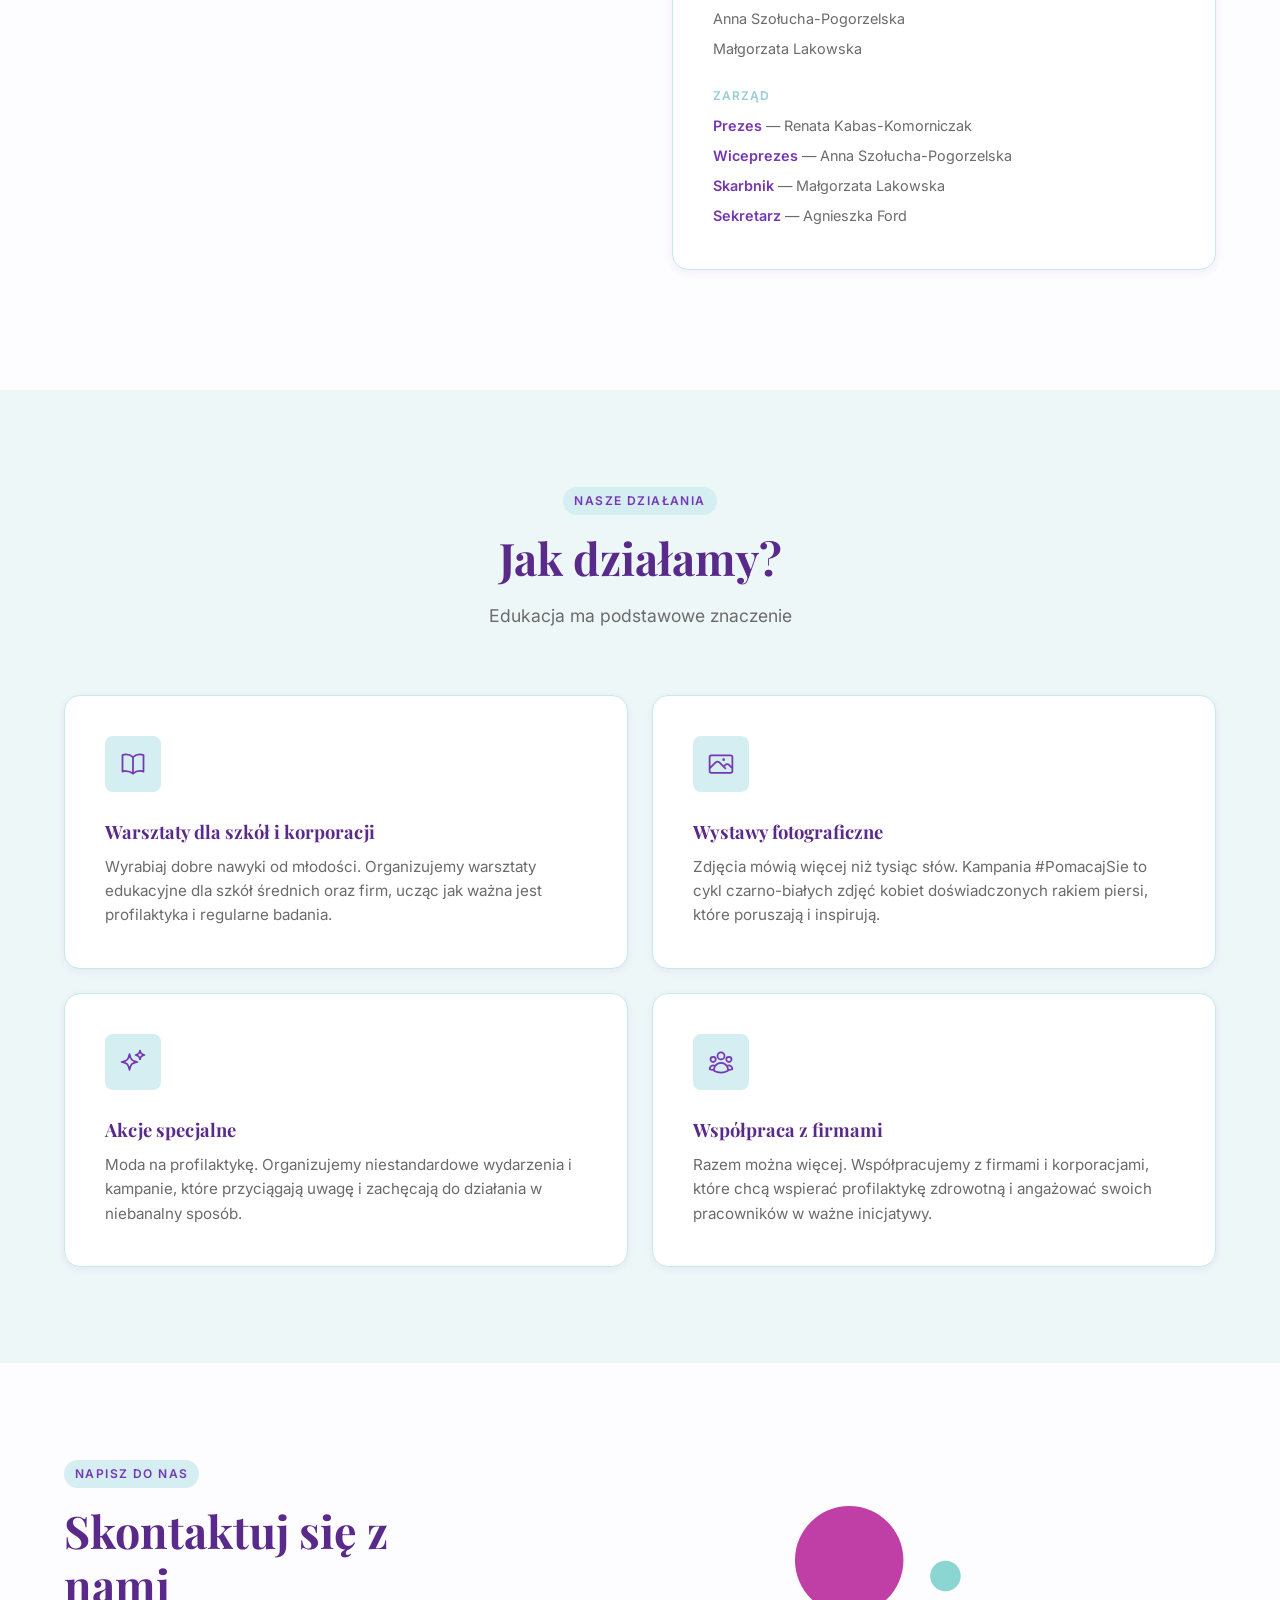
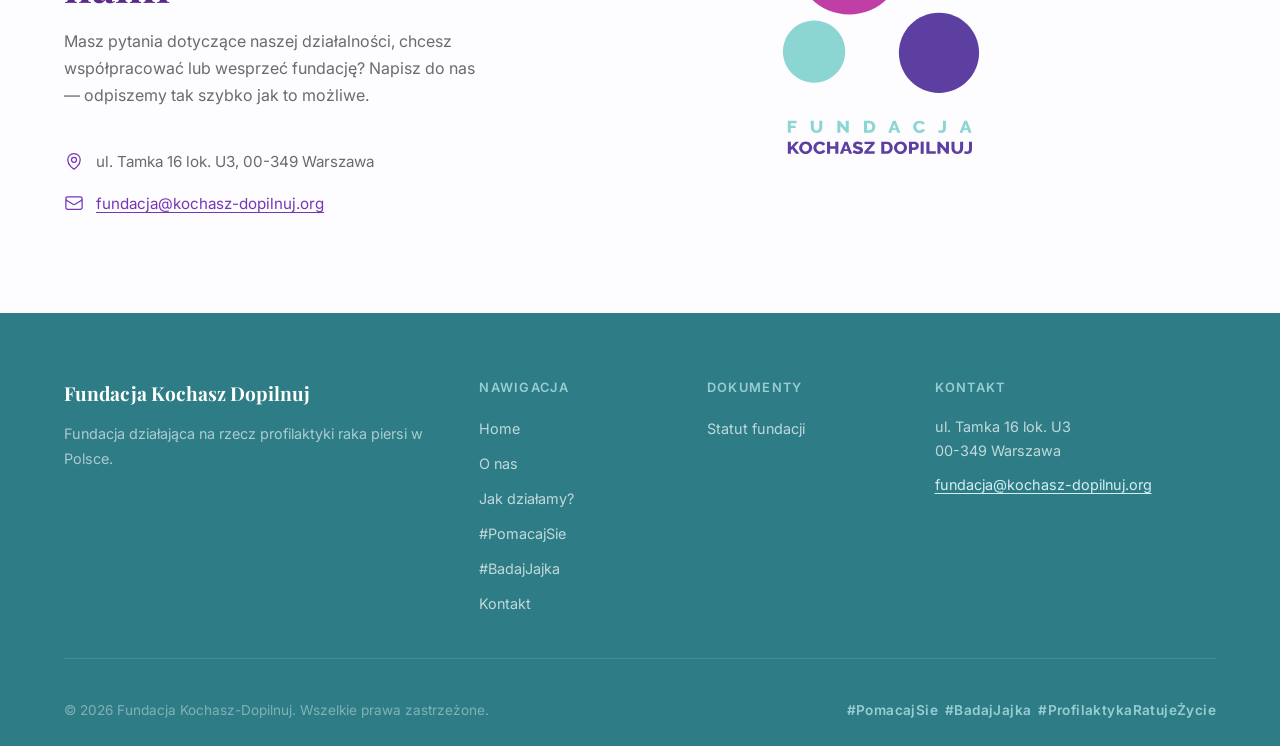
==== commit b8c03226: "Add gallery page styles, update navigation links, and include new hashtags in the footer" ====
--- a/index.html
+++ b/index.html
@@ -25,6 +25,8 @@
         <li><a href="#top" class="nav__link">Home</a></li>
         <li><a href="#o-nas" class="nav__link">O nas</a></li>
         <li><a href="#jak-dzialamy" class="nav__link">Jak działamy?</a></li>
+        <li><a href="pomacajsie.html" class="nav__link">#PomacajSie</a></li>
+        <li><a href="badajjajka.html" class="nav__link">#BadajJajka</a></li>
         <li><a href="#kontakt" class="nav__link nav__link--cta">Kontakt</a></li>
       </ul>
     </nav>
@@ -257,6 +259,8 @@
             <li><a href="#top">Home</a></li>
             <li><a href="#o-nas">O nas</a></li>
             <li><a href="#jak-dzialamy">Jak działamy?</a></li>
+            <li><a href="pomacajsie.html">#PomacajSie</a></li>
+            <li><a href="badajjajka.html">#BadajJajka</a></li>
             <li><a href="#kontakt">Kontakt</a></li>
           </ul>
         </div>
@@ -280,7 +284,7 @@
       </div>
       <div class="footer__bottom">
         <p>© 2026 Fundacja Kochasz-Dopilnuj. Wszelkie prawa zastrzeżone.</p>
-        <p class="footer__hashtags">#PomacajSie &nbsp;#ProfilaktykaRatujeŻycie</p>
+        <p class="footer__hashtags">#PomacajSie &nbsp;#BadajJajka &nbsp;#ProfilaktykaRatujeŻycie</p>
       </div>
     </div>
   </footer>
--- a/styles.css
+++ b/styles.css
@@ -909,3 +909,261 @@
     text-align: center;
   }
 }
+
+/* ===== GALLERY PAGES ===== */
+.page--gallery .header {
+  background: rgba(253, 250, 249, 0.95);
+  backdrop-filter: blur(12px);
+  box-shadow: var(--shadow-sm);
+  padding: 0.8rem 0;
+}
+
+.page--gallery .nav__logo-img {
+  height: 40px;
+}
+
+.page--gallery .nav__logo-name,
+.page--gallery .nav__link {
+  color: var(--clr-text-muted);
+}
+
+.page--gallery .nav__link:hover {
+  color: var(--clr-primary-dark);
+  background: var(--clr-accent-light);
+}
+
+.page--gallery .nav__link--active {
+  color: var(--clr-primary-dark);
+  background: var(--clr-accent-light);
+  font-weight: 600;
+}
+
+.page--gallery .nav__link--cta {
+  background: var(--clr-accent);
+  color: var(--clr-primary-dark) !important;
+}
+
+.gallery-hero {
+  padding: calc(80px + var(--space-xl)) 0 var(--space-xl);
+  background: linear-gradient(135deg, #7ab8bf 0%, #98cdd3 45%, #d4eef1 100%);
+  position: relative;
+  overflow: hidden;
+}
+
+.gallery-hero::before {
+  content: '';
+  position: absolute;
+  inset: 0;
+  background:
+    radial-gradient(ellipse at 20% 80%, rgba(255, 255, 255, 0.15) 0%, transparent 55%),
+    radial-gradient(ellipse at 80% 30%, rgba(118, 55, 179, 0.06) 0%, transparent 50%);
+  pointer-events: none;
+}
+
+.gallery-hero .container {
+  position: relative;
+  z-index: 1;
+  text-align: center;
+  max-width: 720px;
+}
+
+.gallery-hero__title {
+  font-family: var(--font-display);
+  font-size: clamp(2rem, 5vw, 3rem);
+  font-weight: 700;
+  color: var(--clr-primary-dark);
+  margin-bottom: var(--space-sm);
+}
+
+.gallery-hero__title em {
+  font-style: italic;
+  color: var(--clr-primary);
+}
+
+.gallery-hero__lead {
+  font-size: 1.05rem;
+  color: rgba(60, 40, 50, 0.85);
+  margin-bottom: var(--space-md);
+  line-height: 1.65;
+}
+
+.gallery-hero__back {
+  display: inline-flex;
+  align-items: center;
+  gap: 0.4rem;
+  font-size: 0.9rem;
+  font-weight: 600;
+  color: var(--clr-primary-dark);
+  padding: 0.5rem 1rem;
+  border-radius: 100px;
+  border: 1px solid rgba(255, 255, 255, 0.7);
+  background: rgba(255, 255, 255, 0.35);
+  transition: all var(--transition);
+}
+
+.gallery-hero__back:hover {
+  background: rgba(255, 255, 255, 0.6);
+  border-color: var(--clr-white);
+}
+
+.section--gallery {
+  padding-top: var(--space-lg);
+  padding-bottom: var(--space-2xl);
+  background: var(--clr-bg);
+}
+
+.gallery-grid {
+  display: grid;
+  grid-template-columns: repeat(auto-fill, minmax(260px, 1fr));
+  gap: var(--space-md);
+}
+
+.gallery-item {
+  position: relative;
+  margin: 0;
+  padding: 0;
+  border: none;
+  background: var(--clr-white);
+  border-radius: var(--radius-md);
+  overflow: hidden;
+  cursor: zoom-in;
+  box-shadow: var(--shadow-sm);
+  border: 1px solid var(--clr-border);
+  transition: transform var(--transition), box-shadow var(--transition), border-color var(--transition);
+}
+
+.gallery-item:hover,
+.gallery-item:focus-visible {
+  transform: translateY(-4px);
+  box-shadow: var(--shadow-lg);
+  border-color: var(--clr-accent);
+  outline: none;
+}
+
+.gallery-item img {
+  width: 100%;
+  height: auto;
+  aspect-ratio: 4 / 3;
+  object-fit: cover;
+  object-position: top center;
+  display: block;
+  vertical-align: middle;
+}
+
+/* Galeria bez przycinania — całe zdjęcia w kafelku (np. BadajJajka, jednolite proporcje) */
+.gallery-grid--full .gallery-item {
+  align-self: start;
+}
+
+.gallery-grid--full .gallery-item img {
+  width: 100%;
+  height: auto;
+  aspect-ratio: auto;
+  object-fit: contain;
+  object-position: center;
+  background: var(--clr-bg-alt);
+}
+
+/* ===== LIGHTBOX ===== */
+.lightbox {
+  position: fixed;
+  inset: 0;
+  z-index: 2000;
+  display: flex;
+  align-items: center;
+  justify-content: center;
+  padding: var(--space-md);
+  background: rgba(26, 26, 26, 0.92);
+  backdrop-filter: blur(8px);
+  opacity: 0;
+  visibility: hidden;
+  transition: opacity var(--transition), visibility var(--transition);
+}
+
+.lightbox.is-open {
+  opacity: 1;
+  visibility: visible;
+}
+
+.lightbox__inner {
+  position: relative;
+  max-width: min(96vw, 1400px);
+  max-height: 92vh;
+  display: flex;
+  align-items: center;
+  justify-content: center;
+}
+
+.lightbox__img {
+  max-width: 100%;
+  max-height: 88vh;
+  width: auto;
+  height: auto;
+  object-fit: contain;
+  border-radius: var(--radius-sm);
+  box-shadow: 0 24px 80px rgba(0, 0, 0, 0.45);
+}
+
+.lightbox__close,
+.lightbox__nav {
+  position: absolute;
+  display: flex;
+  align-items: center;
+  justify-content: center;
+  width: 44px;
+  height: 44px;
+  border: none;
+  border-radius: 100px;
+  cursor: pointer;
+  background: rgba(255, 255, 255, 0.12);
+  color: var(--clr-white);
+  transition: background var(--transition), transform var(--transition);
+}
+
+.lightbox__close:hover,
+.lightbox__nav:hover {
+  background: rgba(152, 205, 211, 0.45);
+  color: var(--clr-primary-dark);
+}
+
+.lightbox__close {
+  top: var(--space-sm);
+  right: var(--space-sm);
+  font-size: 1.5rem;
+  line-height: 1;
+  z-index: 2;
+}
+
+.lightbox__nav {
+  top: 50%;
+  transform: translateY(-50%);
+  z-index: 2;
+}
+
+.lightbox__nav--prev {
+  left: var(--space-sm);
+}
+
+.lightbox__nav--next {
+  right: var(--space-sm);
+}
+
+.lightbox__nav svg {
+  width: 24px;
+  height: 24px;
+}
+
+@media (max-width: 640px) {
+  .lightbox__nav {
+    width: 40px;
+    height: 40px;
+  }
+
+  .lightbox__nav--prev {
+    left: 4px;
+  }
+
+  .lightbox__nav--next {
+    right: 4px;
+  }
+}
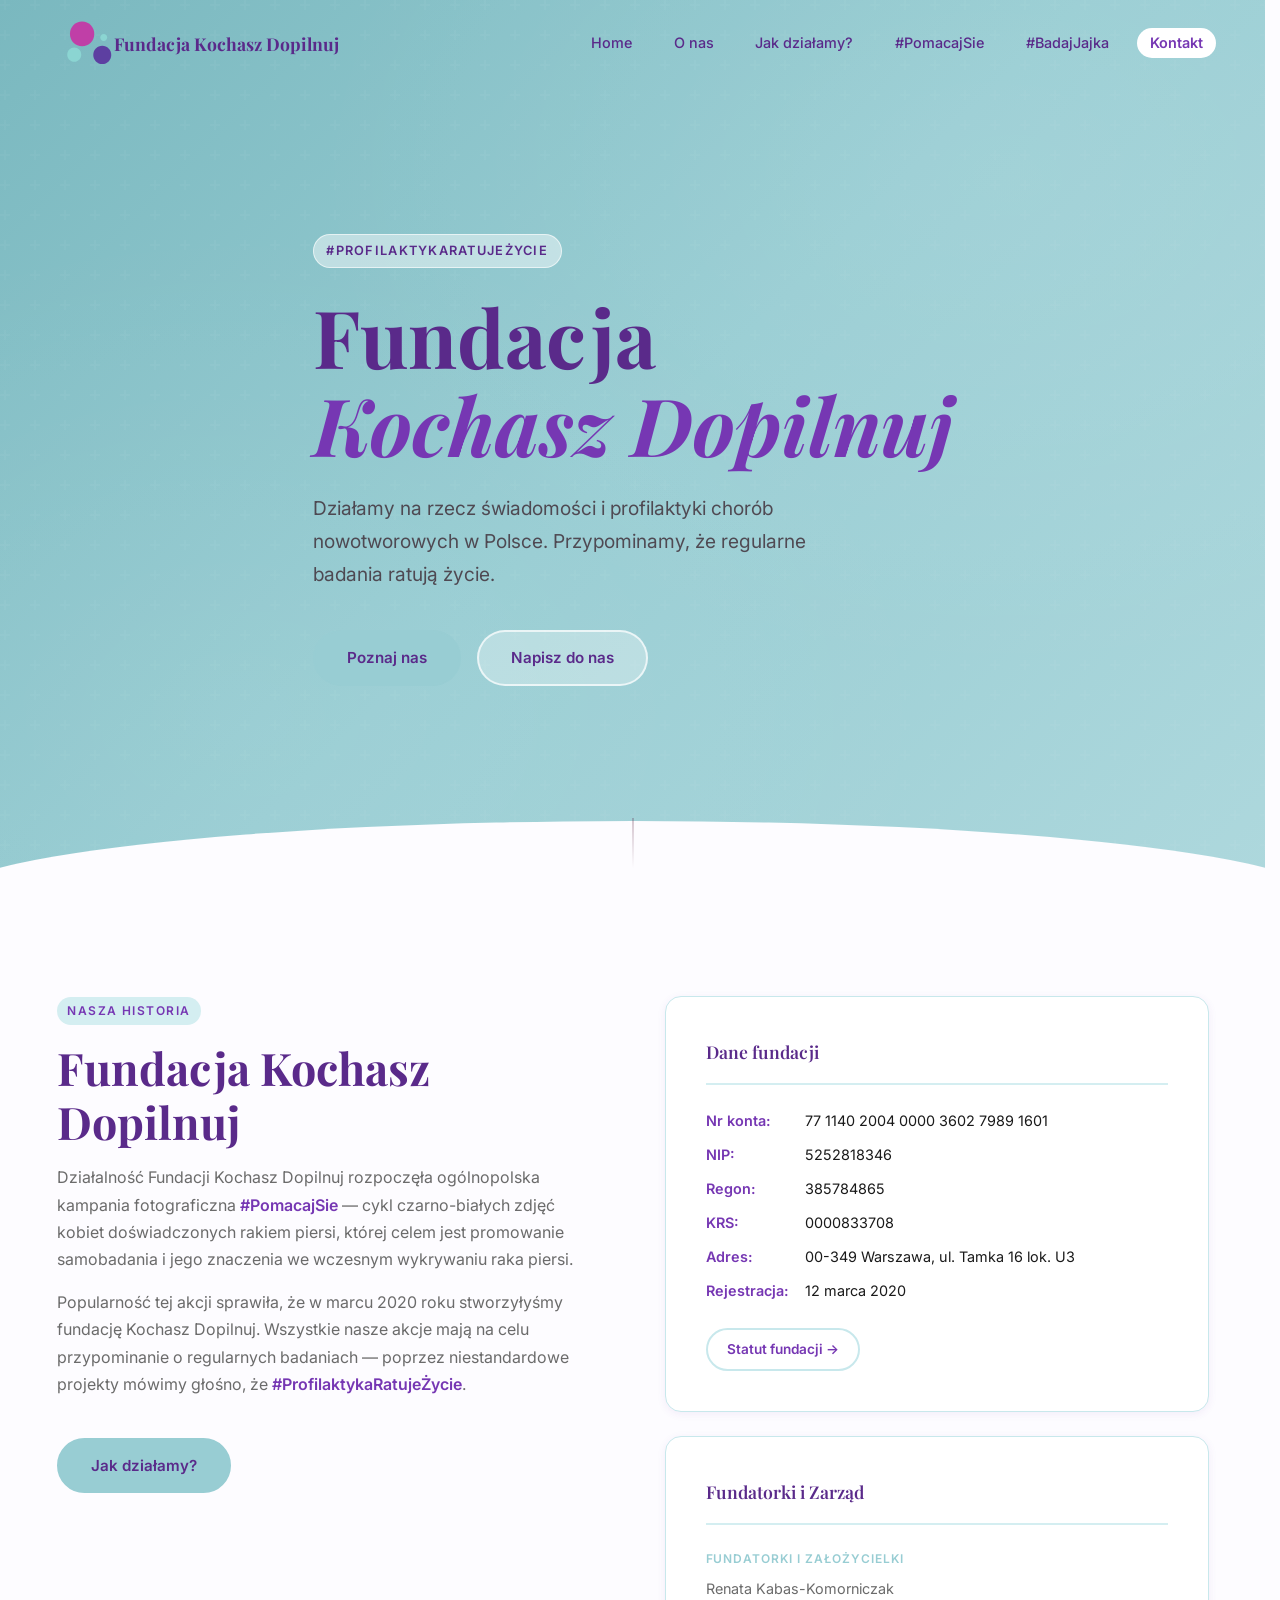
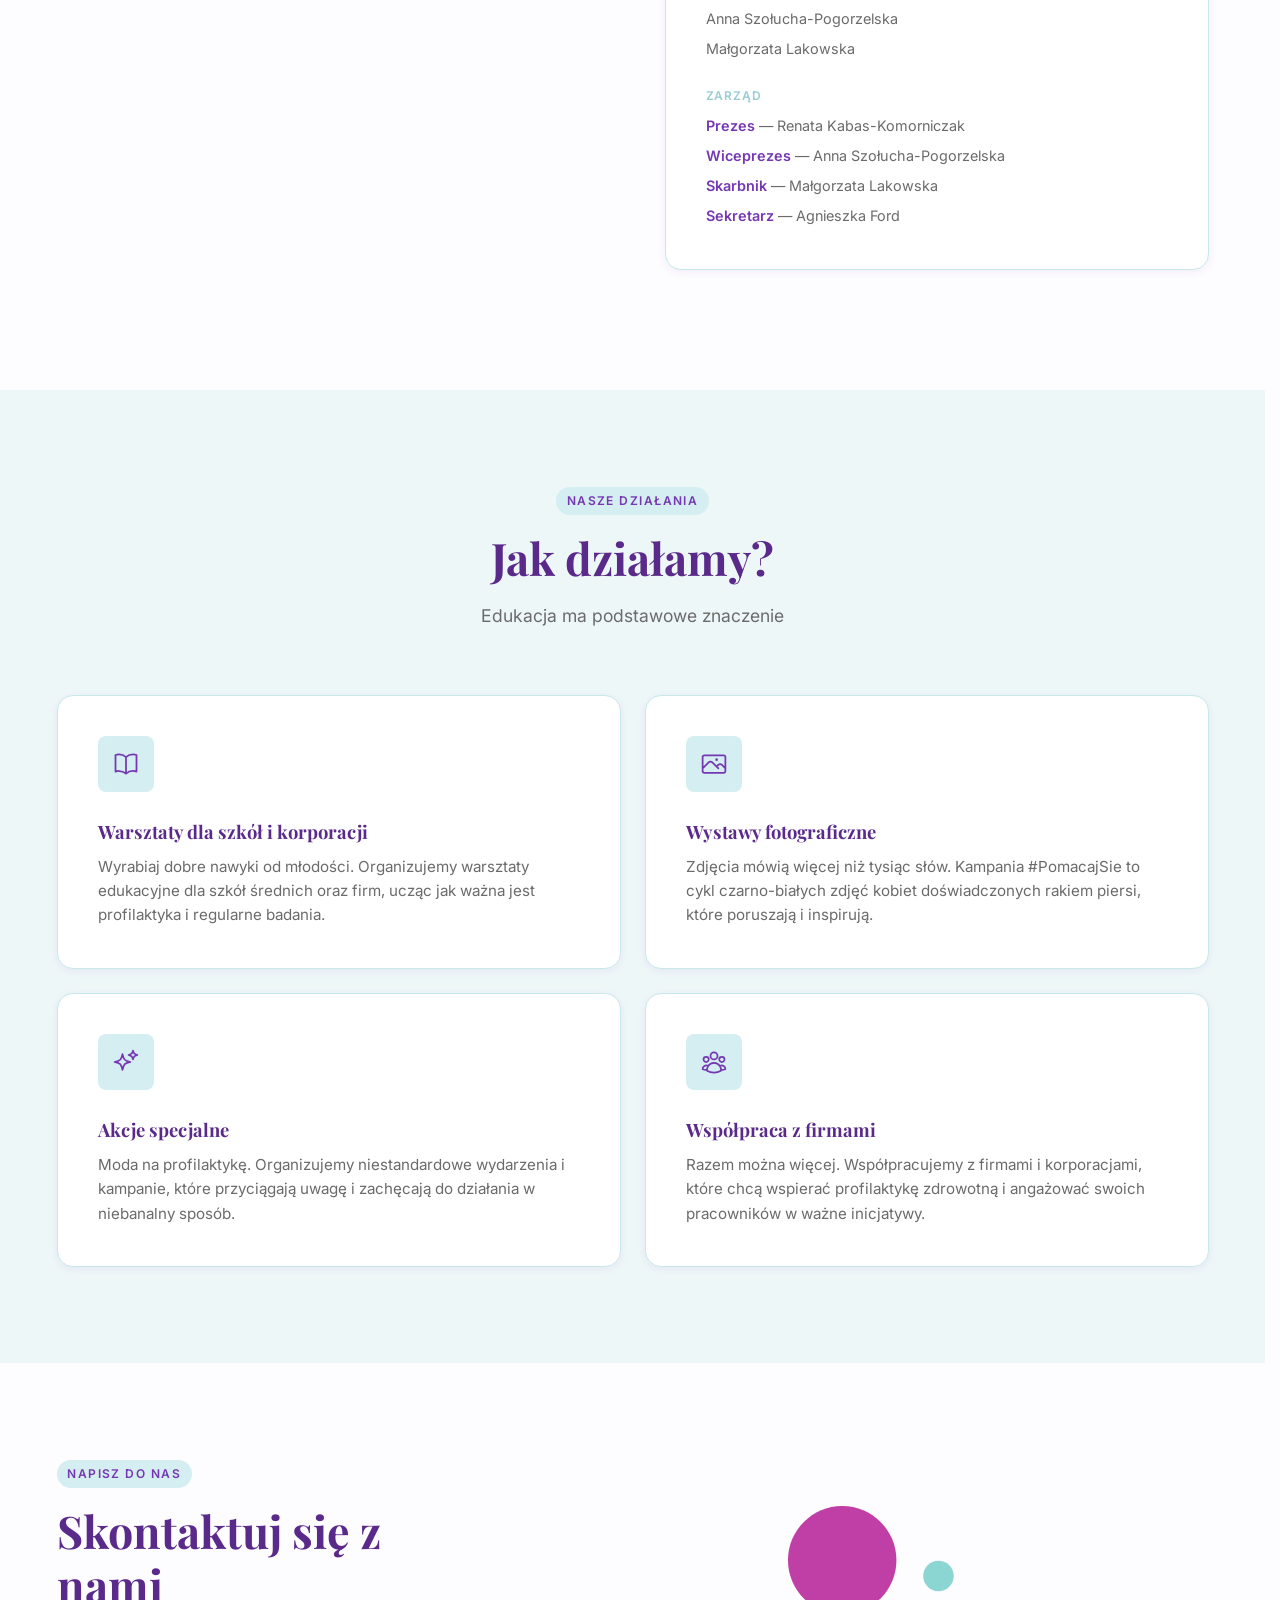
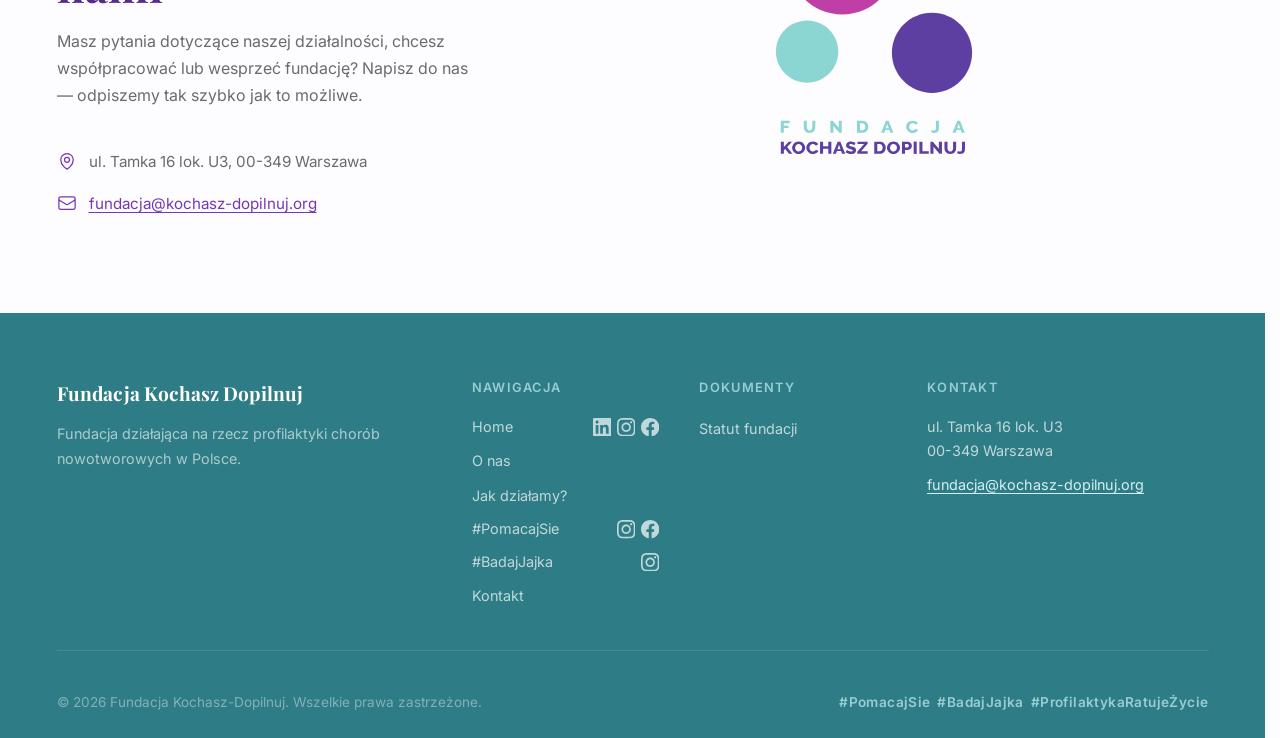
==== commit 632a8aa1: "Update content and structure across multiple pages to enhance clarity and branding consistency. Chan" ====
--- a/index.html
+++ b/index.html
@@ -39,7 +39,7 @@
       <span class="hero__tag">#ProfilaktykaRatujeŻycie</span>
       <h1 class="hero__title">Fundacja<br /><em>Kochasz Dopilnuj</em></h1>
       <p class="hero__subtitle">
-        Działamy na rzecz świadomości i profilaktyki raka piersi w Polsce.
+        Działamy na rzecz świadomości i profilaktyki chorób nowotworowych w Polsce.
         Przypominamy, że regularne badania ratują życie.
       </p>
       <div class="hero__actions">
@@ -251,16 +251,46 @@
       <div class="footer__grid">
         <div class="footer__brand">
           <span class="footer__name">Fundacja Kochasz Dopilnuj</span>
-          <p>Fundacja działająca na rzecz profilaktyki raka piersi w Polsce.</p>
+          <p>Fundacja działająca na rzecz profilaktyki chorób nowotworowych w Polsce.</p>
         </div>
         <div class="footer__links">
           <h4>Nawigacja</h4>
           <ul>
-            <li><a href="#top">Home</a></li>
+            <li class="footer__nav-row">
+              <a href="#top">Home</a>
+              <span class="footer__nav-icons">
+                <a class="footer__social-icon" href="https://www.linkedin.com/company/fundacja-kochasz-dopilnuj/" target="_blank" rel="noopener noreferrer" aria-label="LinkedIn Fundacji Kochasz Dopilnuj">
+                  <svg xmlns="http://www.w3.org/2000/svg" viewBox="0 0 24 24" fill="currentColor" aria-hidden="true"><path d="M20.447 20.452h-3.554v-5.569c0-1.328-.027-3.037-1.852-3.037-1.853 0-2.136 1.445-2.136 2.939v5.667H9.351V9h3.414v1.561h.046c.477-.9 1.637-1.85 3.37-1.85 3.601 0 4.267 2.37 4.267 5.455v6.286zM5.337 7.433c-1.144 0-2.063-.926-2.063-2.065 0-1.138.92-2.063 2.063-2.063 1.14 0 2.064.925 2.064 2.063 0 1.139-.925 2.065-2.064 2.065zm1.782 13.019H3.555V9h3.564v11.452zM22.225 0H1.771C.792 0 0 .774 0 1.729v20.542C0 23.227.792 24 1.771 24h20.451C23.2 24 24 23.227 24 22.271V1.729C24 .774 23.2 0 22.222 0h.003z"/></svg>
+                </a>
+                <a class="footer__social-icon" href="https://www.instagram.com/fundacjakochaszdopilnuj/" target="_blank" rel="noopener noreferrer" aria-label="Instagram Fundacji Kochasz Dopilnuj">
+                  <svg xmlns="http://www.w3.org/2000/svg" viewBox="0 0 24 24" fill="currentColor" aria-hidden="true"><path d="M12 2.163c3.204 0 3.584.012 4.85.07 3.252.148 4.771 1.691 4.919 4.919.058 1.265.069 1.645.069 4.849 0 3.205-.012 3.584-.069 4.849-.149 3.225-1.664 4.771-4.919 4.919-1.266.058-1.644.07-4.85.07-3.204 0-3.584-.012-4.849-.07-3.26-.149-4.771-1.699-4.919-4.92-.058-1.265-.07-1.644-.07-4.849 0-3.204.013-3.583.07-4.849.149-3.227 1.664-4.771 4.919-4.919 1.266-.057 1.645-.069 4.849-.069zm0-2.163c-3.259 0-3.667.014-4.947.072-4.358.2-6.78 2.618-6.98 6.98-.059 1.281-.073 1.689-.073 4.948 0 3.259.014 3.668.072 4.948.2 4.358 2.618 6.78 6.98 6.98 1.281.058 1.689.072 4.948.072 3.259 0 3.668-.014 4.948-.072 4.354-.2 6.782-2.618 6.979-6.98.059-1.28.073-1.689.073-4.948 0-3.259-.014-3.667-.072-4.947-.196-4.354-2.617-6.78-6.979-6.98-1.281-.059-1.69-.073-4.949-.073zm0 5.838c-3.403 0-6.162 2.759-6.162 6.162s2.759 6.163 6.162 6.163 6.162-2.759 6.162-6.163c0-3.403-2.759-6.162-6.162-6.162zm0 10.162c-2.209 0-4-1.79-4-4 0-2.209 1.791-4 4-4s4 1.791 4 4c0 2.21-1.791 4-4 4zm6.406-11.845c-.796 0-1.441.645-1.441 1.44s.645 1.44 1.441 1.44c.795 0 1.439-.645 1.439-1.44s-.644-1.44-1.439-1.44z"/></svg>
+                </a>
+                <a class="footer__social-icon" href="https://www.facebook.com/FundacjaKochaszDopilnuj" target="_blank" rel="noopener noreferrer" aria-label="Facebook Fundacji Kochasz Dopilnuj">
+                  <svg xmlns="http://www.w3.org/2000/svg" viewBox="0 0 24 24" fill="currentColor" aria-hidden="true"><path d="M24 12.073c0-6.627-5.373-12-12-12s-12 5.373-12 12c0 5.99 4.388 10.954 10.125 11.854v-8.385H7.078v-3.47h3.047V9.43c0-3.007 1.792-4.669 4.533-4.669 1.312 0 2.686.235 2.686.235v2.953H15.83c-1.491 0-1.956.925-1.956 1.874v2.25h3.328l-.532 3.47h-2.796v8.385C19.612 23.027 24 18.062 24 12.073z"/></svg>
+                </a>
+              </span>
+            </li>
             <li><a href="#o-nas">O nas</a></li>
             <li><a href="#jak-dzialamy">Jak działamy?</a></li>
-            <li><a href="pomacajsie.html">#PomacajSie</a></li>
-            <li><a href="badajjajka.html">#BadajJajka</a></li>
+            <li class="footer__nav-row">
+              <a href="pomacajsie.html">#PomacajSie</a>
+              <span class="footer__nav-icons">
+                <a class="footer__social-icon" href="https://www.instagram.com/pomacaj_sie/" target="_blank" rel="noopener noreferrer" aria-label="Instagram #PomacajSie">
+                  <svg xmlns="http://www.w3.org/2000/svg" viewBox="0 0 24 24" fill="currentColor" aria-hidden="true"><path d="M12 2.163c3.204 0 3.584.012 4.85.07 3.252.148 4.771 1.691 4.919 4.919.058 1.265.069 1.645.069 4.849 0 3.205-.012 3.584-.069 4.849-.149 3.225-1.664 4.771-4.919 4.919-1.266.058-1.644.07-4.85.07-3.204 0-3.584-.012-4.849-.07-3.26-.149-4.771-1.699-4.919-4.92-.058-1.265-.07-1.644-.07-4.849 0-3.204.013-3.583.07-4.849.149-3.227 1.664-4.771 4.919-4.919 1.266-.057 1.645-.069 4.849-.069zm0-2.163c-3.259 0-3.667.014-4.947.072-4.358.2-6.78 2.618-6.98 6.98-.059 1.281-.073 1.689-.073 4.948 0 3.259.014 3.668.072 4.948.2 4.358 2.618 6.78 6.98 6.98 1.281.058 1.689.072 4.948.072 3.259 0 3.668-.014 4.948-.072 4.354-.2 6.782-2.618 6.979-6.98.059-1.28.073-1.689.073-4.948 0-3.259-.014-3.667-.072-4.947-.196-4.354-2.617-6.78-6.979-6.98-1.281-.059-1.69-.073-4.949-.073zm0 5.838c-3.403 0-6.162 2.759-6.162 6.162s2.759 6.163 6.162 6.163 6.162-2.759 6.162-6.163c0-3.403-2.759-6.162-6.162-6.162zm0 10.162c-2.209 0-4-1.79-4-4 0-2.209 1.791-4 4-4s4 1.791 4 4c0 2.21-1.791 4-4 4zm6.406-11.845c-.796 0-1.441.645-1.441 1.44s.645 1.44 1.441 1.44c.795 0 1.439-.645 1.439-1.44s-.644-1.44-1.439-1.44z"/></svg>
+                </a>
+                <a class="footer__social-icon" href="https://www.facebook.com/PomacajSie" target="_blank" rel="noopener noreferrer" aria-label="Facebook #PomacajSie">
+                  <svg xmlns="http://www.w3.org/2000/svg" viewBox="0 0 24 24" fill="currentColor" aria-hidden="true"><path d="M24 12.073c0-6.627-5.373-12-12-12s-12 5.373-12 12c0 5.99 4.388 10.954 10.125 11.854v-8.385H7.078v-3.47h3.047V9.43c0-3.007 1.792-4.669 4.533-4.669 1.312 0 2.686.235 2.686.235v2.953H15.83c-1.491 0-1.956.925-1.956 1.874v2.25h3.328l-.532 3.47h-2.796v8.385C19.612 23.027 24 18.062 24 12.073z"/></svg>
+                </a>
+              </span>
+            </li>
+            <li class="footer__nav-row">
+              <a href="badajjajka.html">#BadajJajka</a>
+              <span class="footer__nav-icons">
+                <a class="footer__social-icon" href="https://www.instagram.com/badajjajka/" target="_blank" rel="noopener noreferrer" aria-label="Instagram #BadajJajka">
+                  <svg xmlns="http://www.w3.org/2000/svg" viewBox="0 0 24 24" fill="currentColor" aria-hidden="true"><path d="M12 2.163c3.204 0 3.584.012 4.85.07 3.252.148 4.771 1.691 4.919 4.919.058 1.265.069 1.645.069 4.849 0 3.205-.012 3.584-.069 4.849-.149 3.225-1.664 4.771-4.919 4.919-1.266.058-1.644.07-4.85.07-3.204 0-3.584-.012-4.849-.07-3.26-.149-4.771-1.699-4.919-4.92-.058-1.265-.07-1.644-.07-4.849 0-3.204.013-3.583.07-4.849.149-3.227 1.664-4.771 4.919-4.919 1.266-.057 1.645-.069 4.849-.069zm0-2.163c-3.259 0-3.667.014-4.947.072-4.358.2-6.78 2.618-6.98 6.98-.059 1.281-.073 1.689-.073 4.948 0 3.259.014 3.668.072 4.948.2 4.358 2.618 6.78 6.98 6.98 1.281.058 1.689.072 4.948.072 3.259 0 3.668-.014 4.948-.072 4.354-.2 6.782-2.618 6.979-6.98.059-1.28.073-1.689.073-4.948 0-3.259-.014-3.667-.072-4.947-.196-4.354-2.617-6.78-6.979-6.98-1.281-.059-1.69-.073-4.949-.073zm0 5.838c-3.403 0-6.162 2.759-6.162 6.162s2.759 6.163 6.162 6.163 6.162-2.759 6.162-6.163c0-3.403-2.759-6.162-6.162-6.162zm0 10.162c-2.209 0-4-1.79-4-4 0-2.209 1.791-4 4-4s4 1.791 4 4c0 2.21-1.791 4-4 4zm6.406-11.845c-.796 0-1.441.645-1.441 1.44s.645 1.44 1.441 1.44c.795 0 1.439-.645 1.439-1.44s-.644-1.44-1.439-1.44z"/></svg>
+                </a>
+              </span>
+            </li>
             <li><a href="#kontakt">Kontakt</a></li>
           </ul>
         </div>
--- a/styles.css
+++ b/styles.css
@@ -43,6 +43,8 @@
 html {
   scroll-behavior: smooth;
   font-size: 16px;
+  /* Stałe miejsce na pasek przewijania — unika przesunięcia wycentrowanej nawigacji przy przejściu między stronami o różnej wysokości. */
+  scrollbar-gutter: stable;
 }
 
 body {
@@ -779,6 +781,41 @@
 
 .footer__links a:hover {
   color: var(--clr-white);
+}
+
+.footer__nav-row {
+  display: flex;
+  flex-wrap: wrap;
+  align-items: center;
+  justify-content: space-between;
+  gap: 0.35rem 0.65rem;
+}
+
+.footer__nav-icons {
+  display: inline-flex;
+  align-items: center;
+  gap: 0.35rem;
+  flex-shrink: 0;
+}
+
+.footer__social-icon {
+  display: inline-flex;
+  align-items: center;
+  justify-content: center;
+  padding: 0.1rem;
+  margin: -0.1rem;
+  color: rgba(255, 255, 255, 0.78);
+  transition: color var(--transition);
+}
+
+.footer__social-icon:hover {
+  color: var(--clr-white);
+}
+
+.footer__social-icon svg {
+  width: 1.15rem;
+  height: 1.15rem;
+  display: block;
 }
 
 .footer__contact p {
@@ -911,36 +948,16 @@
 }
 
 /* ===== GALLERY PAGES ===== */
-.page--gallery .header {
-  background: rgba(253, 250, 249, 0.95);
-  backdrop-filter: blur(12px);
-  box-shadow: var(--shadow-sm);
-  padding: 0.8rem 0;
-}
-
-.page--gallery .nav__logo-img {
-  height: 40px;
-}
-
-.page--gallery .nav__logo-name,
-.page--gallery .nav__link {
-  color: var(--clr-text-muted);
-}
-
-.page--gallery .nav__link:hover {
+/* Nagłówek jak na stronie głównej: przezroczysty u góry, biały pasek dopiero po .is-scrolled (JS). */
+.page--gallery .nav__link--active {
   color: var(--clr-primary-dark);
   background: var(--clr-accent-light);
-}
-
-.page--gallery .nav__link--active {
-  color: var(--clr-primary-dark);
-  background: var(--clr-accent-light);
-  font-weight: 600;
-}
-
-.page--gallery .nav__link--cta {
-  background: var(--clr-accent);
-  color: var(--clr-primary-dark) !important;
+  /* Jak pozostałe linki — grubsza kreska zmienia szerokość tekstu i przy flexie przesuwa całą grupę w menu. */
+  font-weight: 500;
+}
+
+.page--gallery .header.is-scrolled .nav__link--active {
+  color: var(--clr-primary-dark);
 }
 
 .gallery-hero {
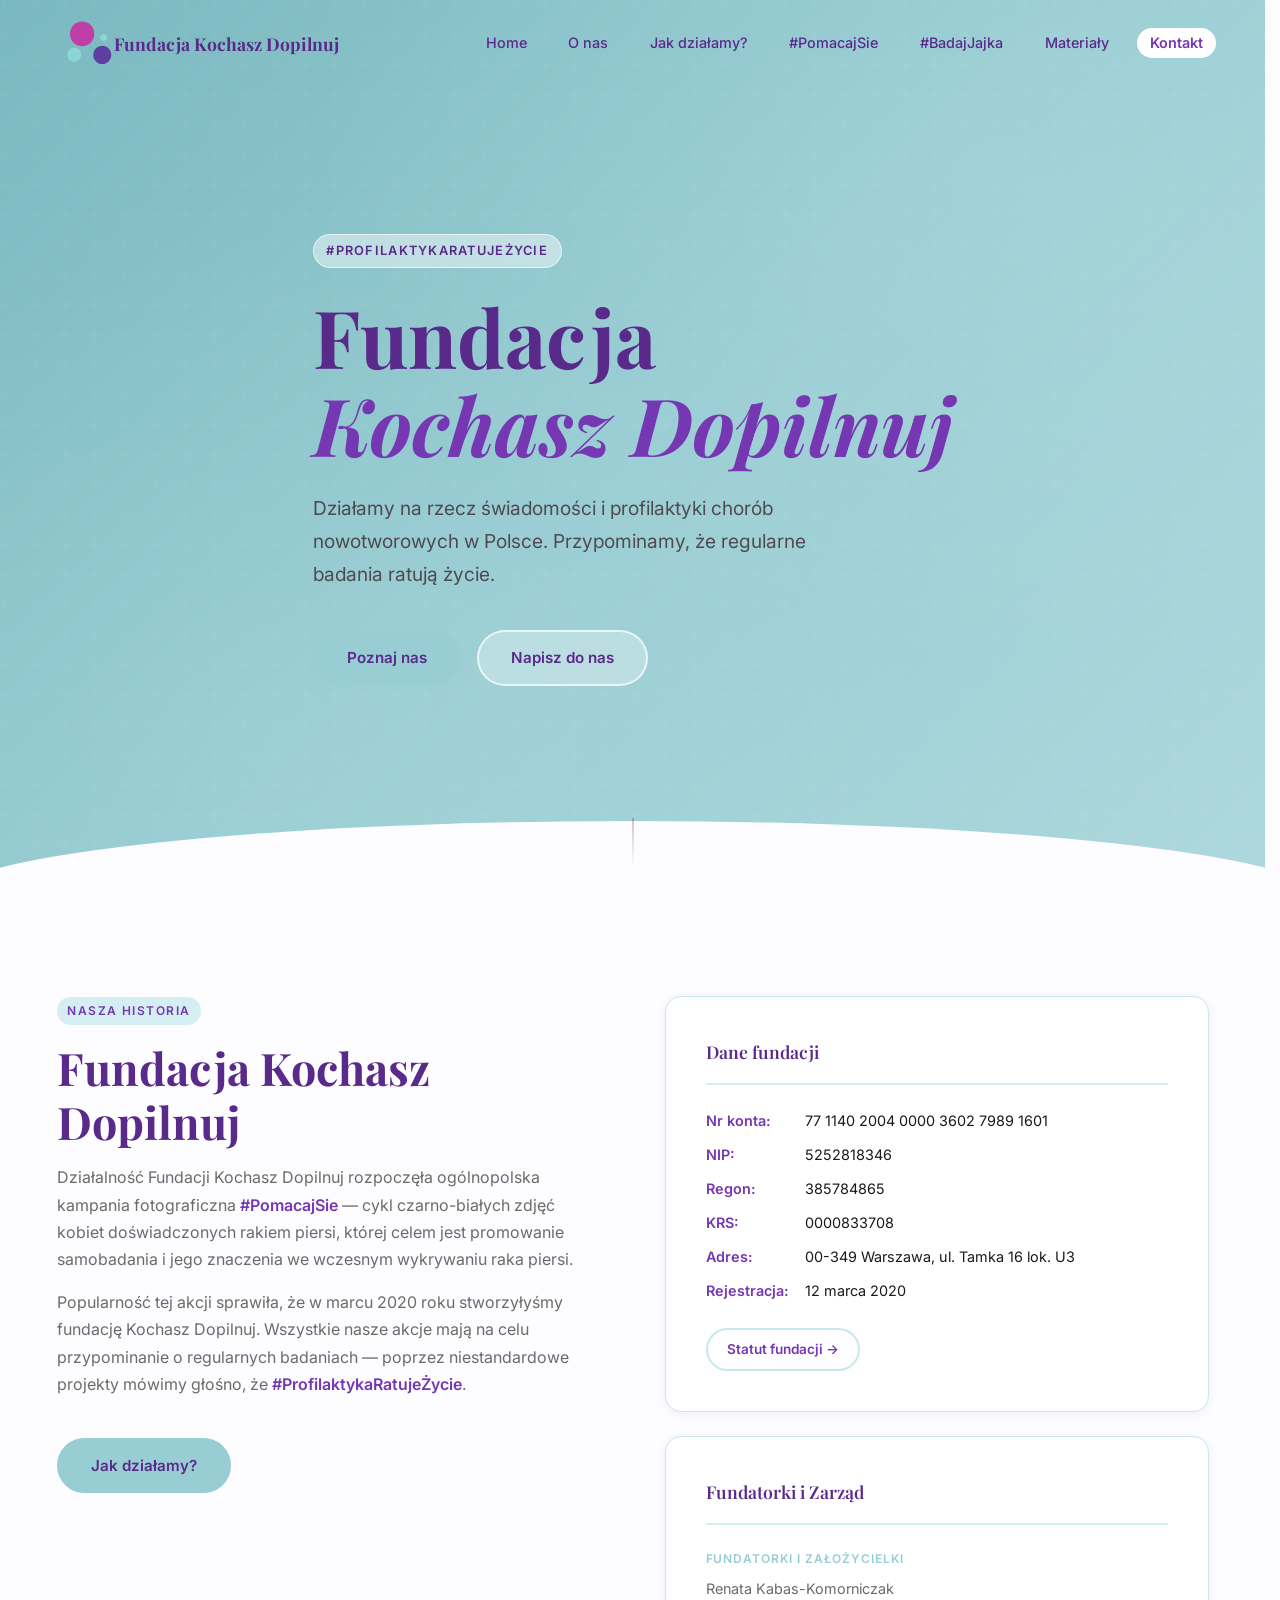
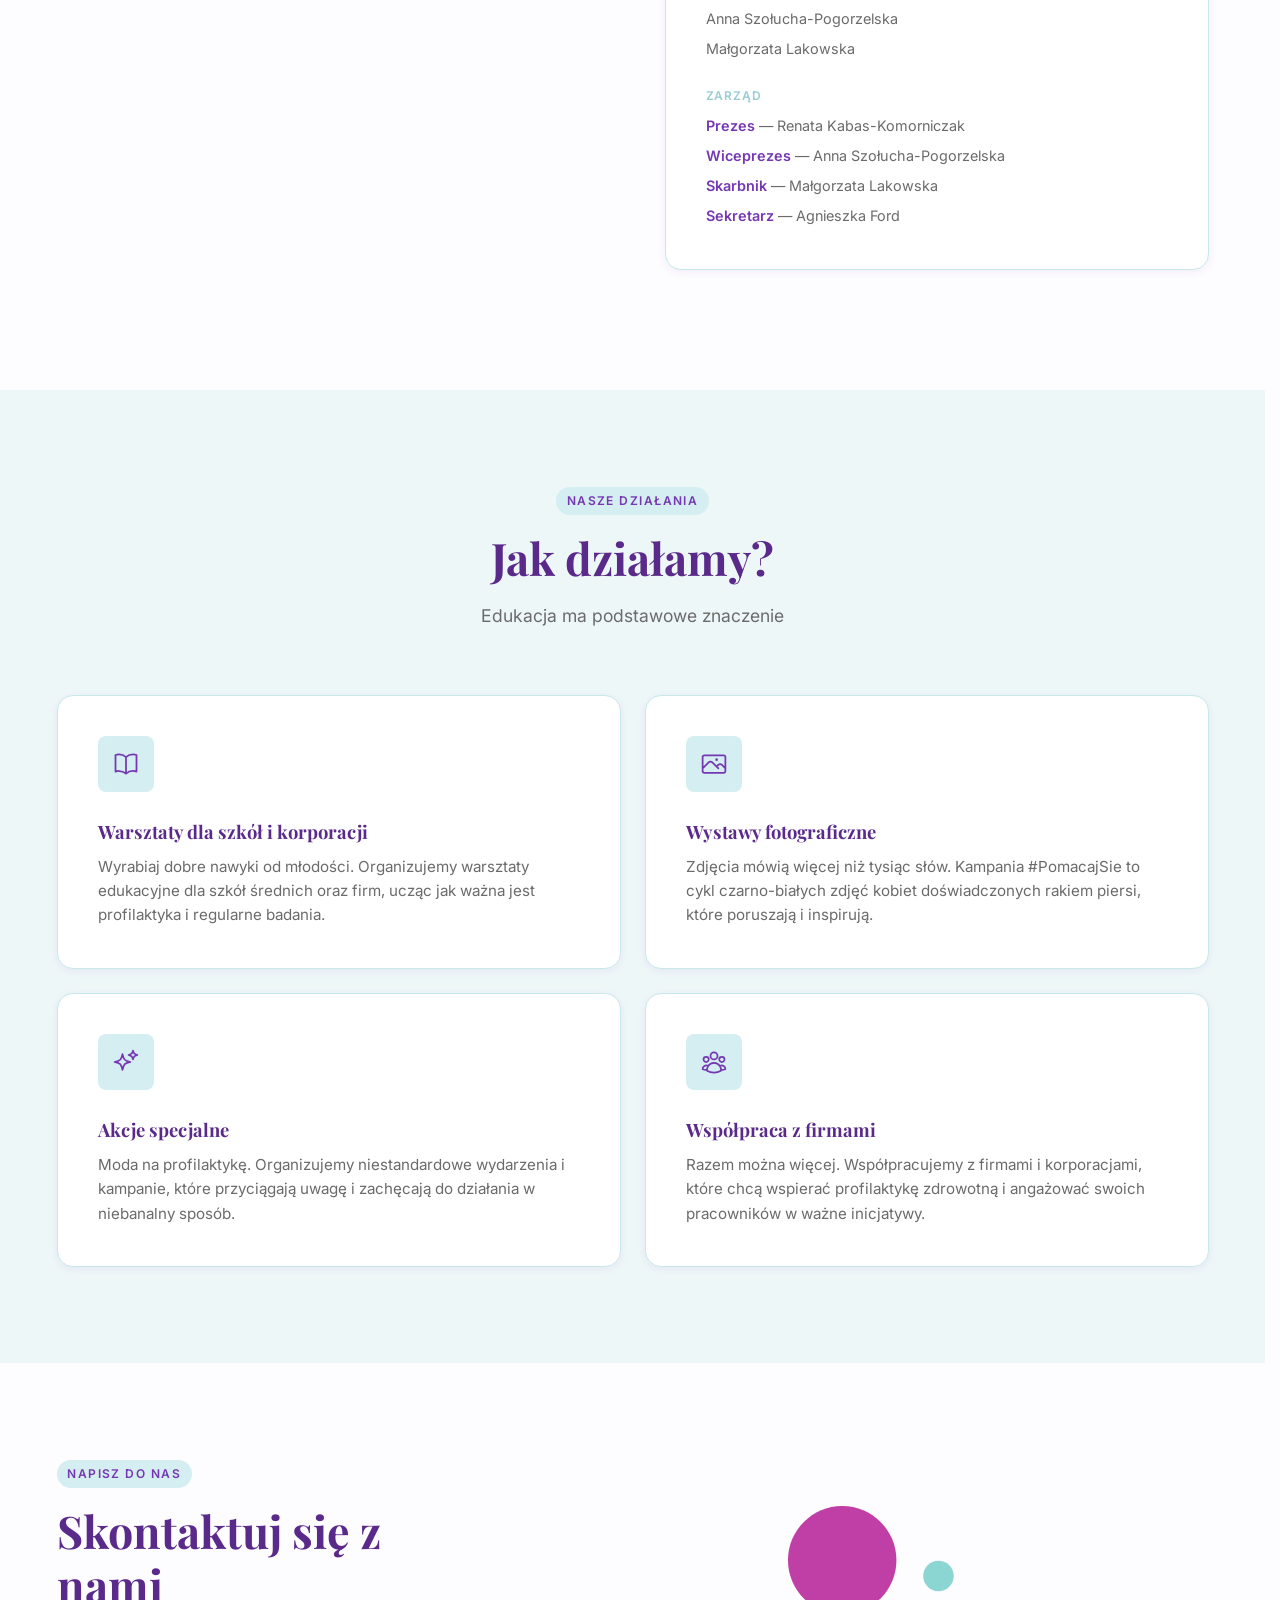
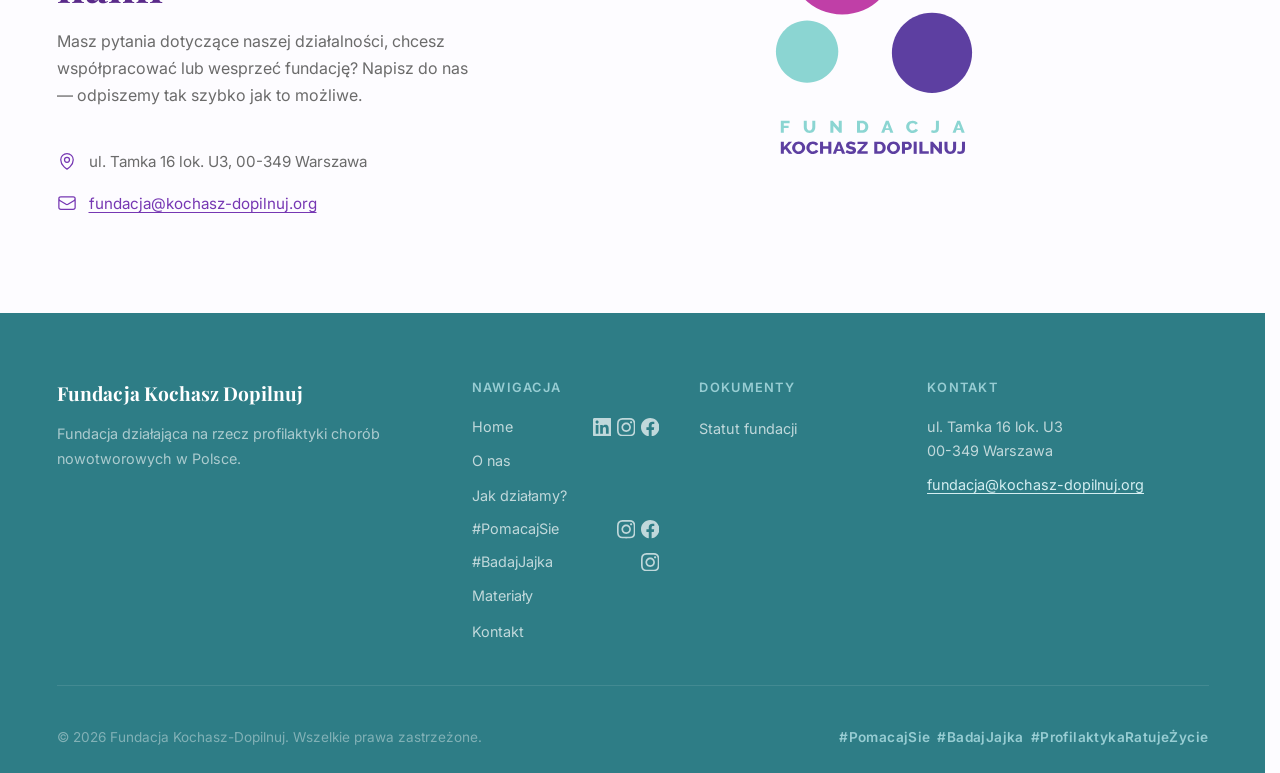
==== commit db68b15d: "Add 'Materiały' link to navigation on multiple pages and implement styles for materials section" ====
--- a/index.html
+++ b/index.html
@@ -27,6 +27,7 @@
         <li><a href="#jak-dzialamy" class="nav__link">Jak działamy?</a></li>
         <li><a href="pomacajsie.html" class="nav__link">#PomacajSie</a></li>
         <li><a href="badajjajka.html" class="nav__link">#BadajJajka</a></li>
+        <li><a href="materialy.html" class="nav__link">Materiały</a></li>
         <li><a href="#kontakt" class="nav__link nav__link--cta">Kontakt</a></li>
       </ul>
     </nav>
@@ -291,6 +292,7 @@
                 </a>
               </span>
             </li>
+            <li><a href="materialy.html">Materiały</a></li>
             <li><a href="#kontakt">Kontakt</a></li>
           </ul>
         </div>
--- a/styles.css
+++ b/styles.css
@@ -248,6 +248,7 @@
   color: var(--clr-primary-dark);
   padding: 0.4rem 0.8rem;
   border-radius: 100px;
+  white-space: nowrap;
   transition: all var(--transition);
 }
 
@@ -866,11 +867,8 @@
   }
 }
 
-@media (max-width: 640px) {
-  :root {
-    --space-2xl: 4rem;
-  }
-
+/* Poniżej ~1000px siedem pozycji menu nie mieści się w jednej linii obok logo. */
+@media (max-width: 1024px) {
   .nav__toggle {
     display: flex;
     z-index: 1001;
@@ -932,6 +930,12 @@
   .nav__toggle.is-open span:nth-child(3) {
     transform: translateY(-7px) rotate(-45deg);
   }
+}
+
+@media (max-width: 640px) {
+  :root {
+    --space-2xl: 4rem;
+  }
 
   .form__row {
     grid-template-columns: 1fr;
@@ -949,14 +953,16 @@
 
 /* ===== GALLERY PAGES ===== */
 /* Nagłówek jak na stronie głównej: przezroczysty u góry, biały pasek dopiero po .is-scrolled (JS). */
-.page--gallery .nav__link--active {
+.page--gallery .nav__link--active,
+.page--materials .nav__link--active {
   color: var(--clr-primary-dark);
   background: var(--clr-accent-light);
   /* Jak pozostałe linki — grubsza kreska zmienia szerokość tekstu i przy flexie przesuwa całą grupę w menu. */
   font-weight: 500;
 }
 
-.page--gallery .header.is-scrolled .nav__link--active {
+.page--gallery .header.is-scrolled .nav__link--active,
+.page--materials .header.is-scrolled .nav__link--active {
   color: var(--clr-primary-dark);
 }
 
@@ -1081,6 +1087,67 @@
   background: var(--clr-bg-alt);
 }
 
+/* ===== MATERIAŁY ===== */
+.section--materials {
+  padding-top: var(--space-lg);
+  padding-bottom: var(--space-2xl);
+  background: var(--clr-bg);
+}
+
+.materials-list {
+  list-style: none;
+  max-width: 720px;
+  margin: 0 auto;
+  display: flex;
+  flex-direction: column;
+  gap: var(--space-sm);
+}
+
+.materials-item {
+  display: flex;
+  align-items: center;
+  gap: var(--space-sm);
+  padding: var(--space-sm) var(--space-md);
+  background: var(--clr-white);
+  border: 1px solid var(--clr-border);
+  border-radius: var(--radius-md);
+  box-shadow: var(--shadow-sm);
+  color: var(--clr-text);
+  text-decoration: none;
+  transition: transform var(--transition), box-shadow var(--transition), border-color var(--transition);
+}
+
+.materials-item:hover,
+.materials-item:focus-visible {
+  transform: translateY(-2px);
+  box-shadow: var(--shadow-md);
+  border-color: var(--clr-accent);
+  outline: none;
+}
+
+.materials-item__type {
+  flex-shrink: 0;
+  font-size: 0.7rem;
+  font-weight: 600;
+  letter-spacing: 0.08em;
+  color: var(--clr-primary);
+  background: var(--clr-accent-light);
+  padding: 0.3em 0.7em;
+  border-radius: var(--radius-sm);
+}
+
+.materials-item__title {
+  flex: 1;
+  font-weight: 500;
+}
+
+.materials-item__action {
+  flex-shrink: 0;
+  font-size: 0.85rem;
+  font-weight: 600;
+  color: var(--clr-primary);
+}
+
 /* ===== LIGHTBOX ===== */
 .lightbox {
   position: fixed;
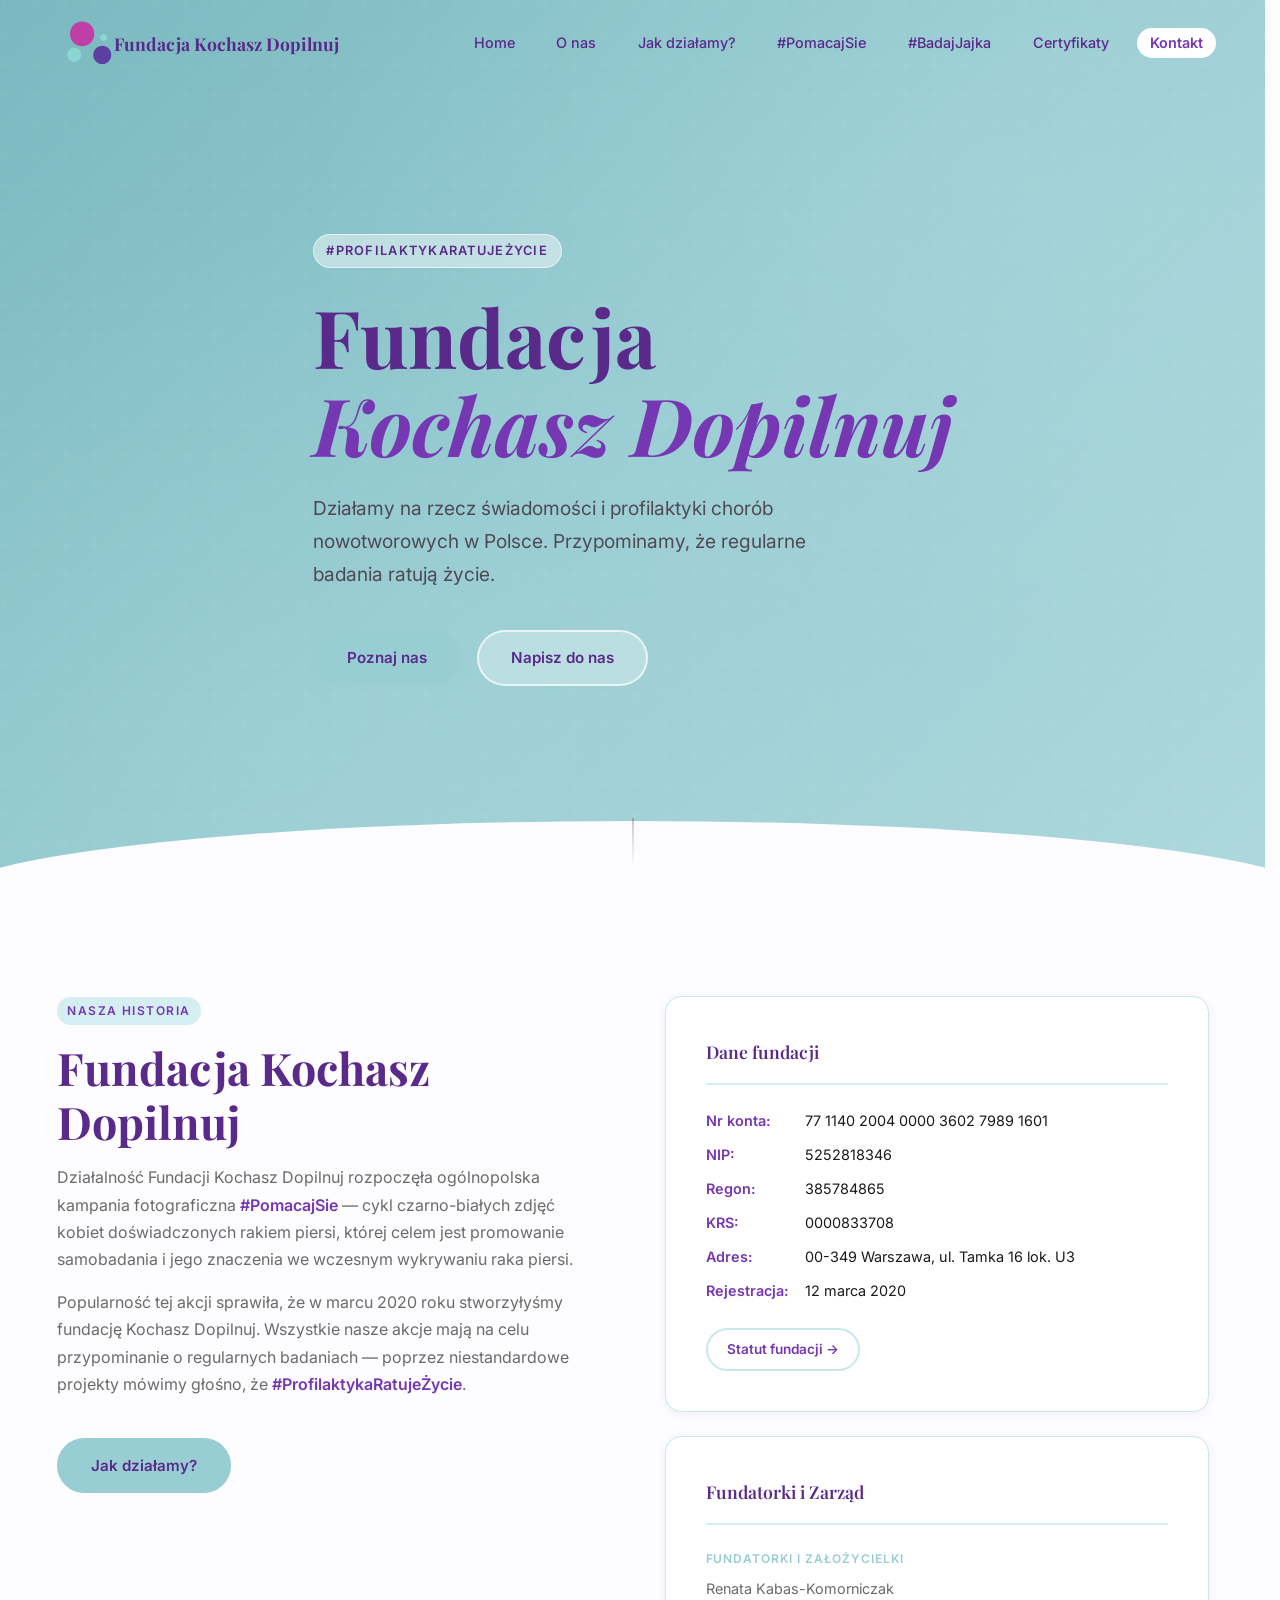
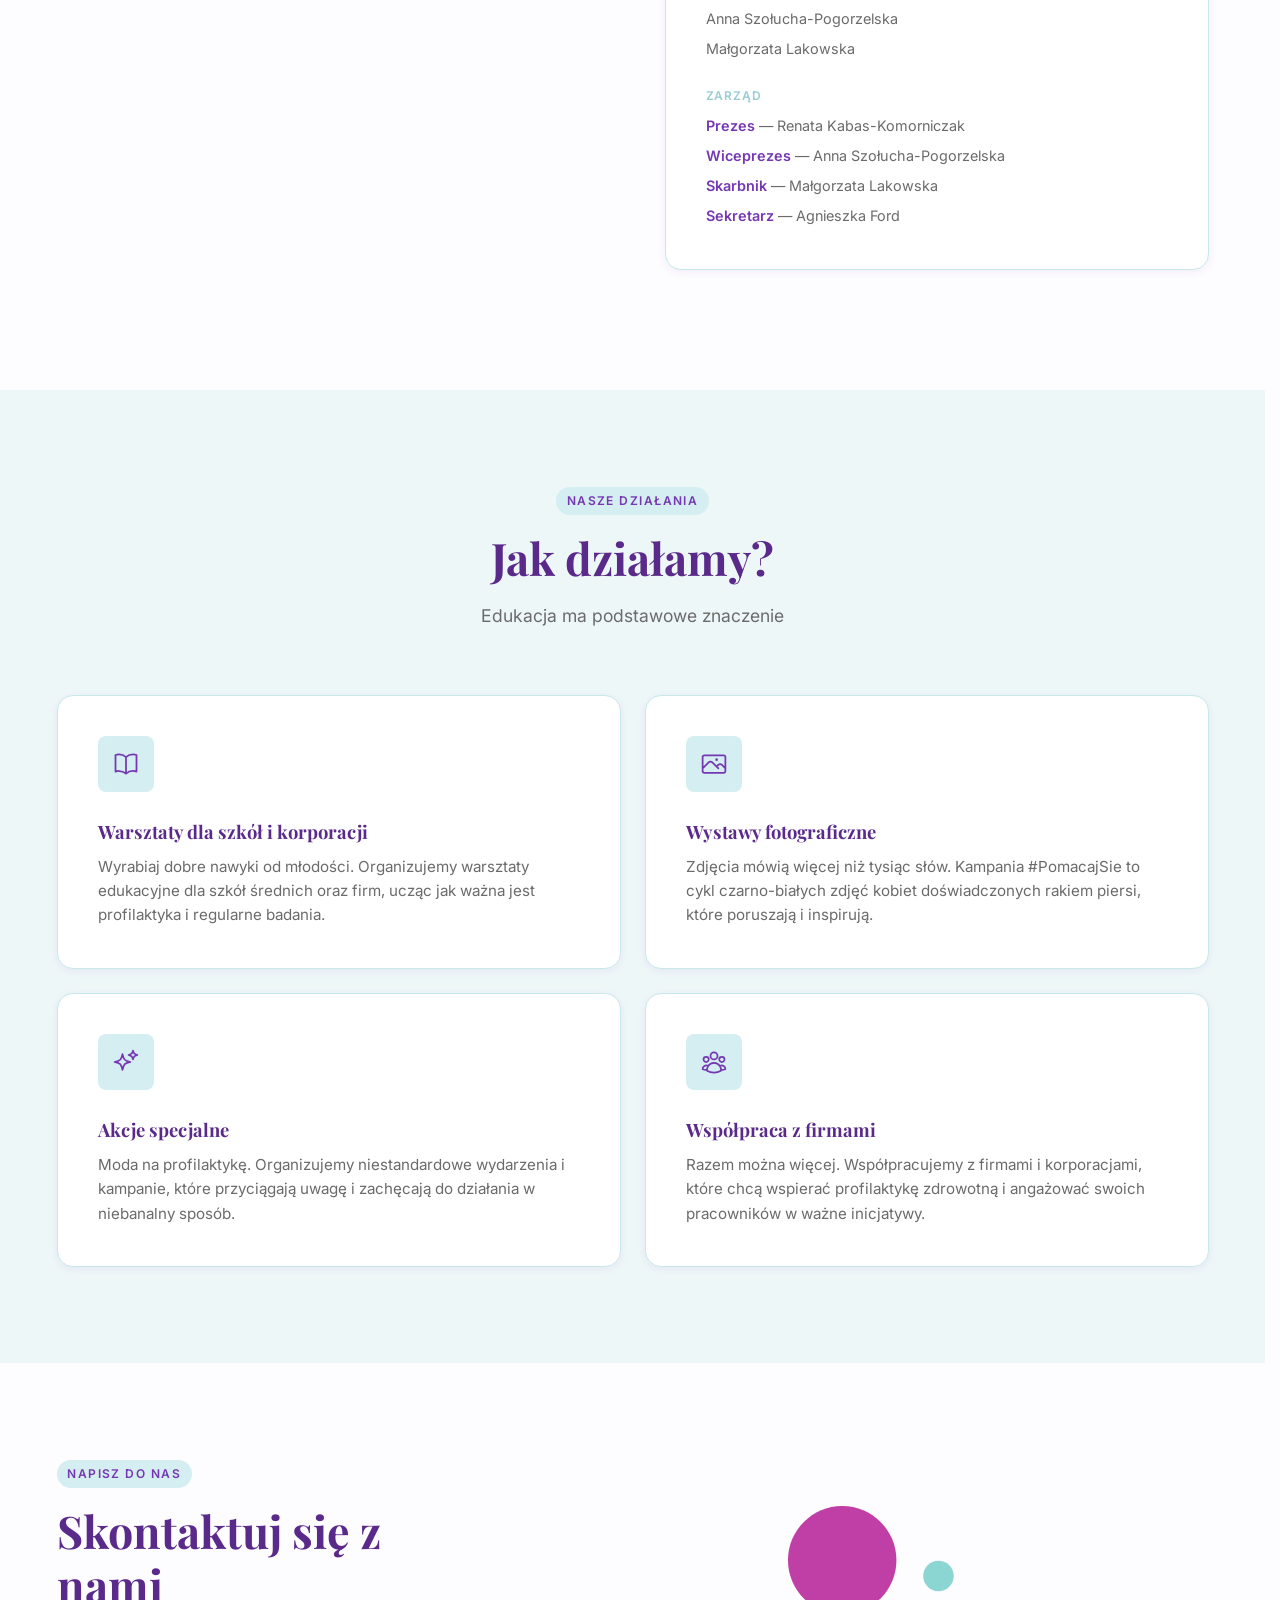
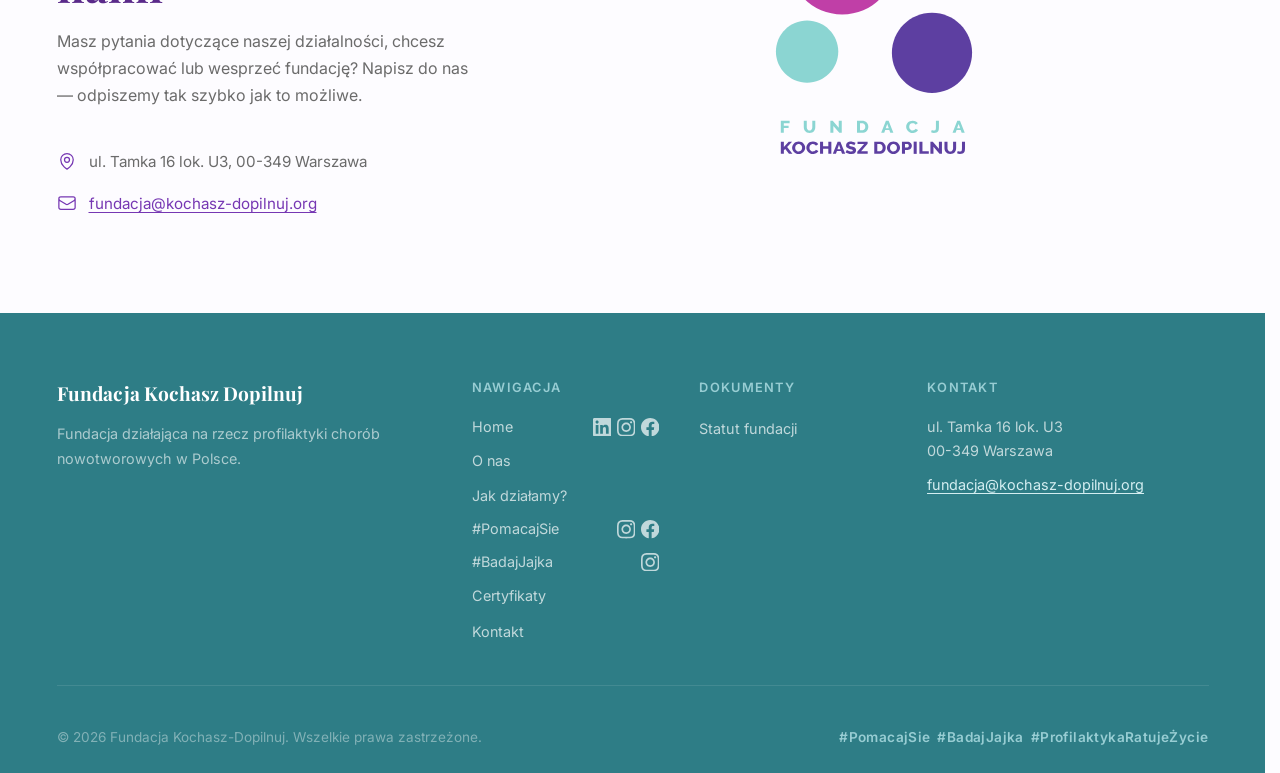
==== commit fa1c9c6c: "Add 'Certyfikaty' page with navigation links and images; update .gitignore to include new directory" ====
--- a/index.html
+++ b/index.html
@@ -27,7 +27,7 @@
         <li><a href="#jak-dzialamy" class="nav__link">Jak działamy?</a></li>
         <li><a href="pomacajsie.html" class="nav__link">#PomacajSie</a></li>
         <li><a href="badajjajka.html" class="nav__link">#BadajJajka</a></li>
-        <li><a href="materialy.html" class="nav__link">Materiały</a></li>
+        <li><a href="certyfikaty.html" class="nav__link">Certyfikaty</a></li>
         <li><a href="#kontakt" class="nav__link nav__link--cta">Kontakt</a></li>
       </ul>
     </nav>
@@ -292,7 +292,7 @@
                 </a>
               </span>
             </li>
-            <li><a href="materialy.html">Materiały</a></li>
+            <li><a href="certyfikaty.html">Certyfikaty</a></li>
             <li><a href="#kontakt">Kontakt</a></li>
           </ul>
         </div>
--- a/styles.css
+++ b/styles.css
@@ -248,7 +248,6 @@
   color: var(--clr-primary-dark);
   padding: 0.4rem 0.8rem;
   border-radius: 100px;
-  white-space: nowrap;
   transition: all var(--transition);
 }
 
@@ -867,8 +866,11 @@
   }
 }
 
-/* Poniżej ~1000px siedem pozycji menu nie mieści się w jednej linii obok logo. */
-@media (max-width: 1024px) {
+@media (max-width: 640px) {
+  :root {
+    --space-2xl: 4rem;
+  }
+
   .nav__toggle {
     display: flex;
     z-index: 1001;
@@ -930,12 +932,6 @@
   .nav__toggle.is-open span:nth-child(3) {
     transform: translateY(-7px) rotate(-45deg);
   }
-}
-
-@media (max-width: 640px) {
-  :root {
-    --space-2xl: 4rem;
-  }
 
   .form__row {
     grid-template-columns: 1fr;
@@ -953,16 +949,14 @@
 
 /* ===== GALLERY PAGES ===== */
 /* Nagłówek jak na stronie głównej: przezroczysty u góry, biały pasek dopiero po .is-scrolled (JS). */
-.page--gallery .nav__link--active,
-.page--materials .nav__link--active {
+.page--gallery .nav__link--active {
   color: var(--clr-primary-dark);
   background: var(--clr-accent-light);
   /* Jak pozostałe linki — grubsza kreska zmienia szerokość tekstu i przy flexie przesuwa całą grupę w menu. */
   font-weight: 500;
 }
 
-.page--gallery .header.is-scrolled .nav__link--active,
-.page--materials .header.is-scrolled .nav__link--active {
+.page--gallery .header.is-scrolled .nav__link--active {
   color: var(--clr-primary-dark);
 }
 
@@ -994,6 +988,7 @@
   font-family: var(--font-display);
   font-size: clamp(2rem, 5vw, 3rem);
   font-weight: 700;
+  line-height: 1.2;
   color: var(--clr-primary-dark);
   margin-bottom: var(--space-sm);
 }
@@ -1087,65 +1082,35 @@
   background: var(--clr-bg-alt);
 }
 
-/* ===== MATERIAŁY ===== */
-.section--materials {
-  padding-top: var(--space-lg);
-  padding-bottom: var(--space-2xl);
-  background: var(--clr-bg);
-}
-
-.materials-list {
-  list-style: none;
-  max-width: 720px;
-  margin: 0 auto;
-  display: flex;
-  flex-direction: column;
-  gap: var(--space-sm);
-}
-
-.materials-item {
-  display: flex;
-  align-items: center;
-  gap: var(--space-sm);
-  padding: var(--space-sm) var(--space-md);
-  background: var(--clr-white);
-  border: 1px solid var(--clr-border);
-  border-radius: var(--radius-md);
-  box-shadow: var(--shadow-sm);
-  color: var(--clr-text);
-  text-decoration: none;
-  transition: transform var(--transition), box-shadow var(--transition), border-color var(--transition);
-}
-
-.materials-item:hover,
-.materials-item:focus-visible {
-  transform: translateY(-2px);
-  box-shadow: var(--shadow-md);
-  border-color: var(--clr-accent);
-  outline: none;
-}
-
-.materials-item__type {
-  flex-shrink: 0;
-  font-size: 0.7rem;
+/* ===== CERTYFIKATY ===== */
+.gallery-hero__lead:has(+ .gallery-hero__lead) {
+  margin-bottom: var(--space-sm);
+}
+
+.gallery-grid--certs {
+  grid-template-columns: repeat(auto-fill, minmax(320px, 1fr));
+}
+
+.gallery-grid--certs .gallery-item img {
+  aspect-ratio: 1.414 / 1;
+  object-fit: cover;
+}
+
+.gallery-item__caption {
+  display: block;
+  padding: 0.75rem var(--space-sm);
+  font-family: var(--font-body);
+  font-size: 0.9rem;
   font-weight: 600;
-  letter-spacing: 0.08em;
-  color: var(--clr-primary);
-  background: var(--clr-accent-light);
-  padding: 0.3em 0.7em;
-  border-radius: var(--radius-sm);
-}
-
-.materials-item__title {
-  flex: 1;
-  font-weight: 500;
-}
-
-.materials-item__action {
-  flex-shrink: 0;
-  font-size: 0.85rem;
-  font-weight: 600;
-  color: var(--clr-primary);
+  color: var(--clr-primary-dark);
+  text-align: center;
+  border-top: 1px solid var(--clr-border);
+}
+
+@media (max-width: 640px) {
+  .gallery-grid--certs {
+    grid-template-columns: 1fr;
+  }
 }
 
 /* ===== LIGHTBOX ===== */
